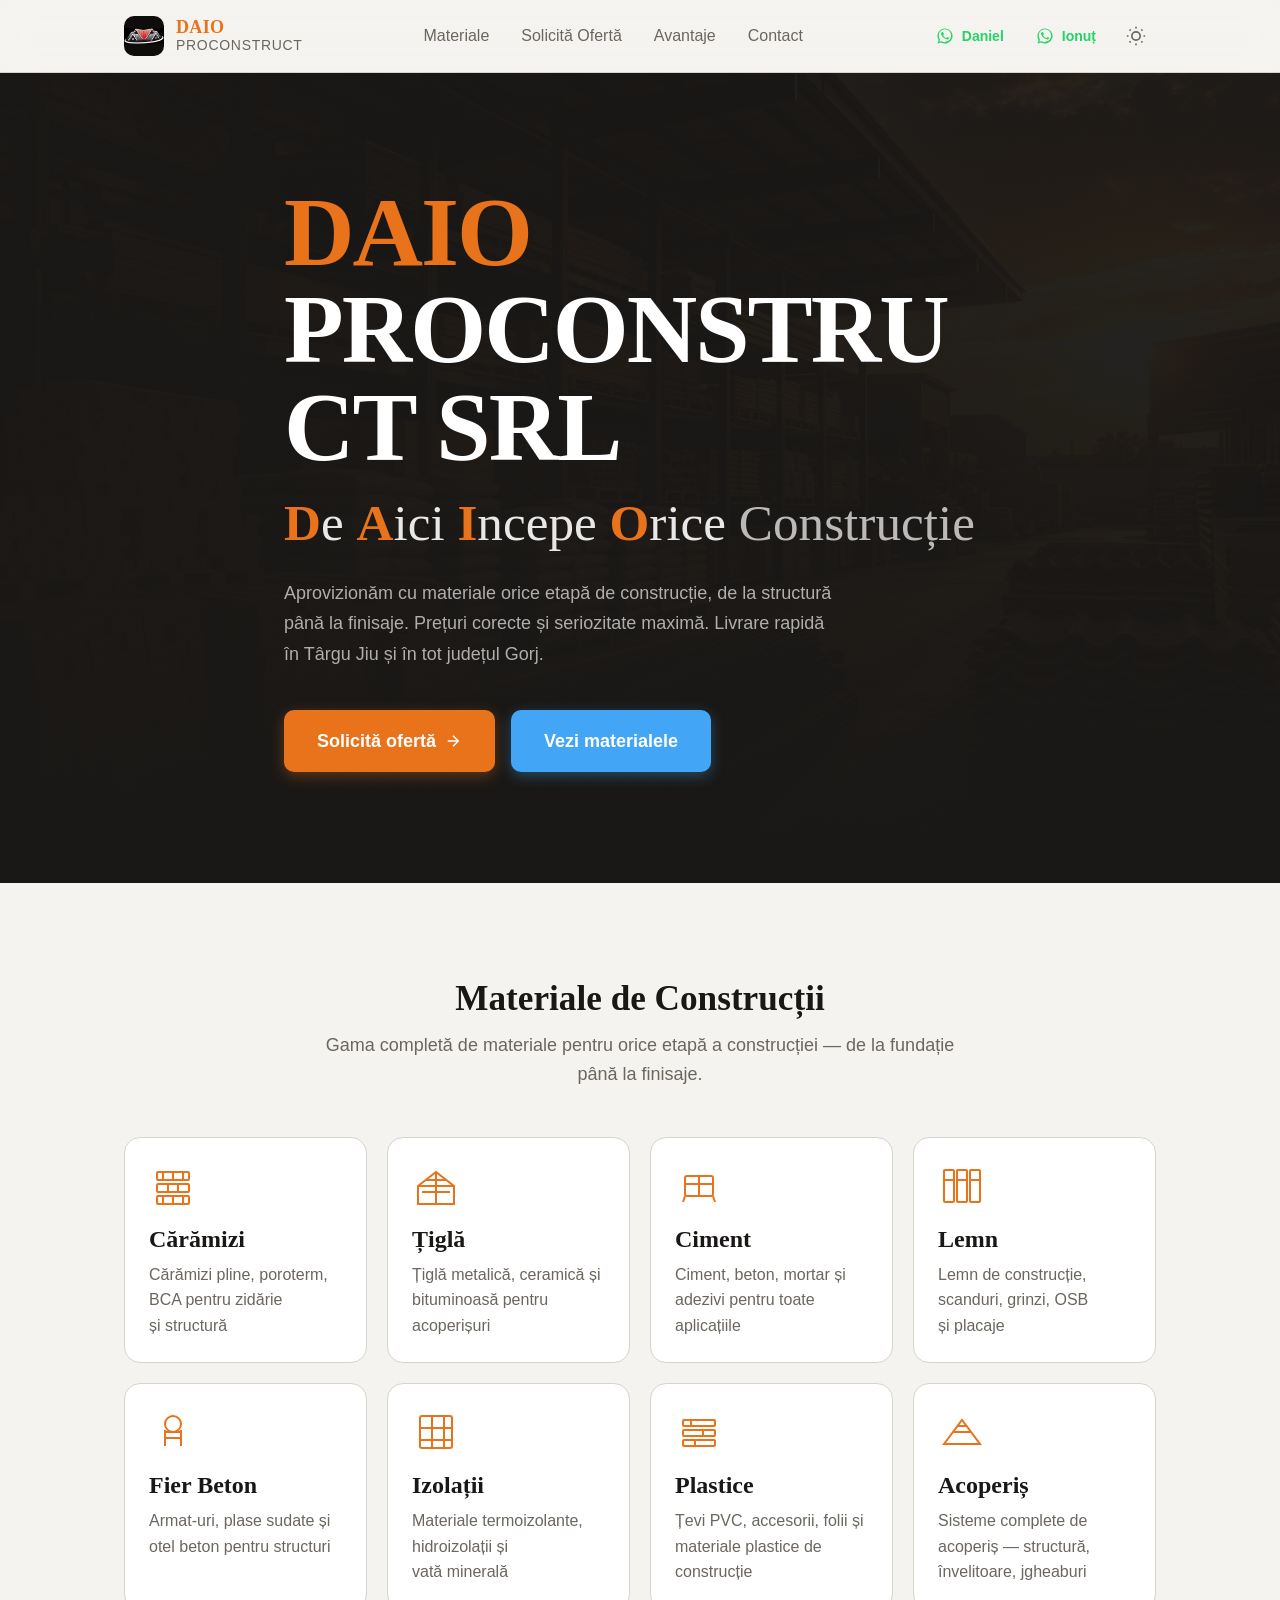
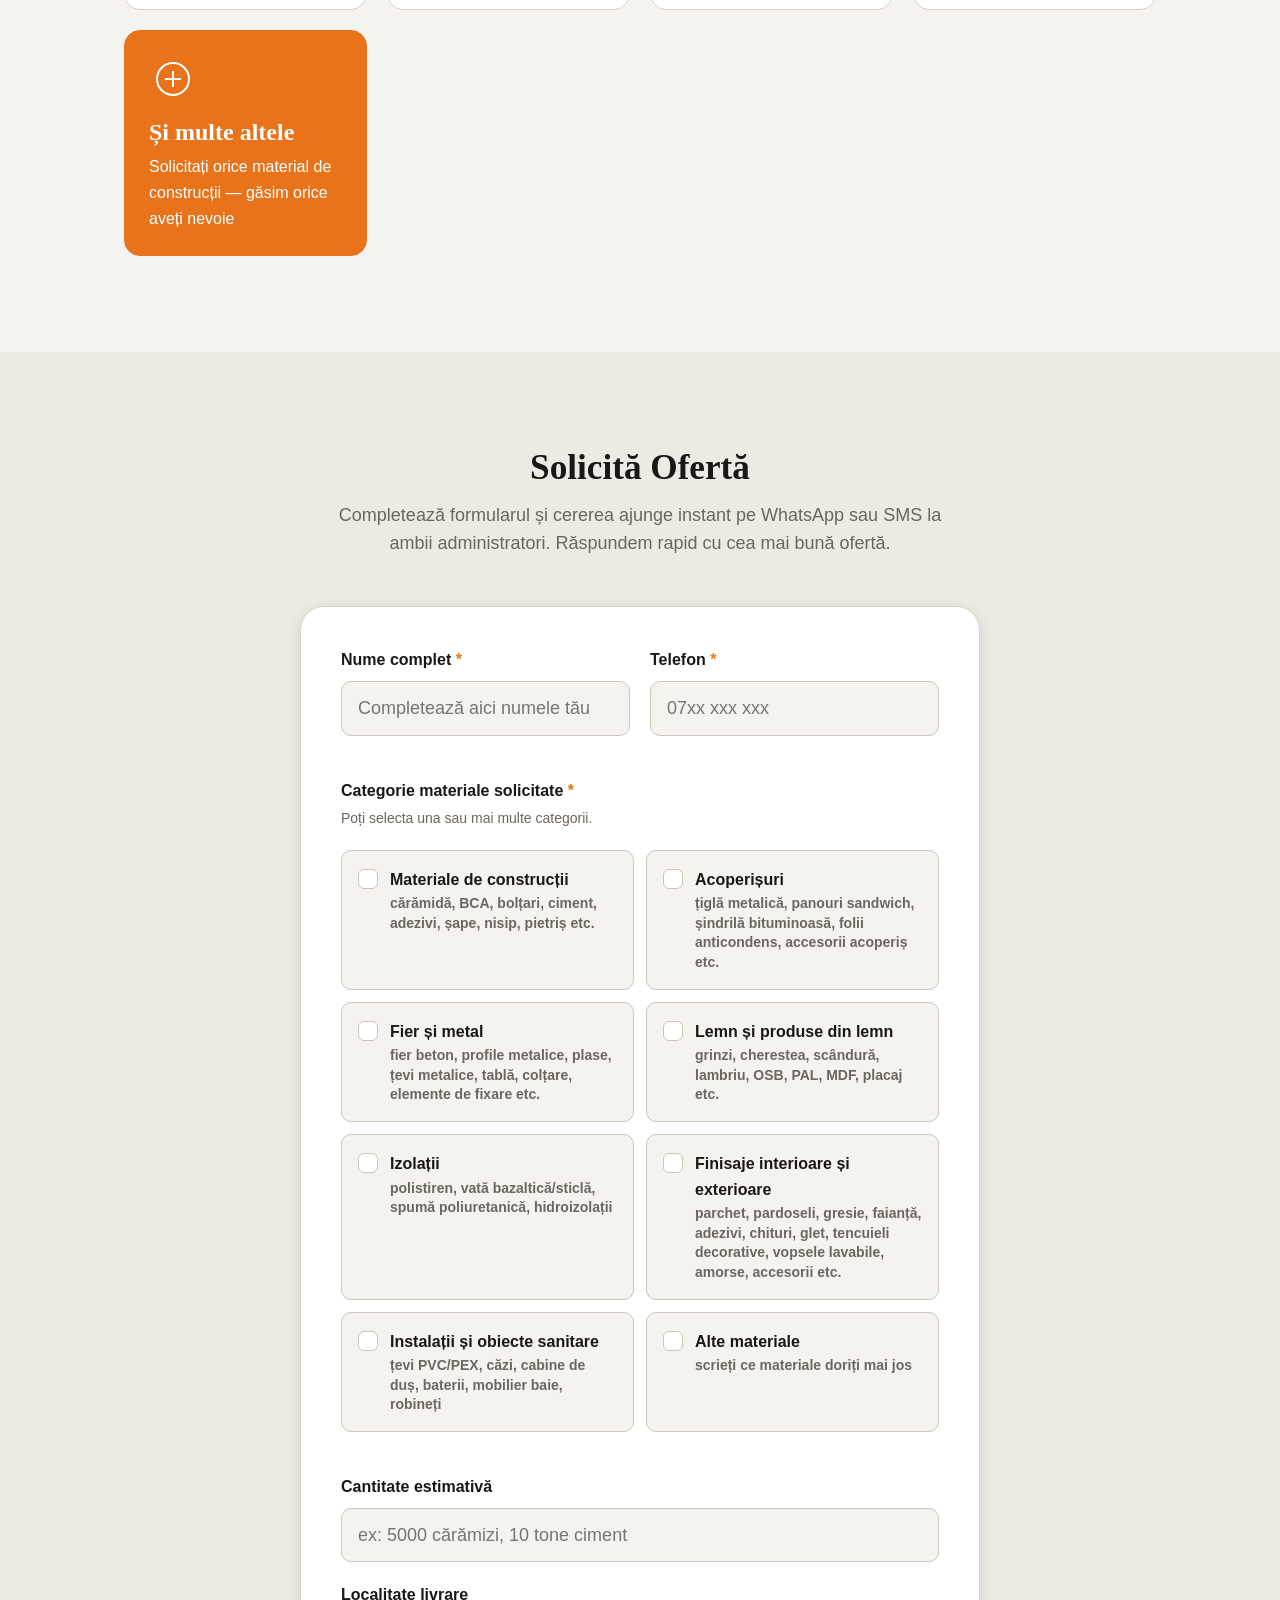
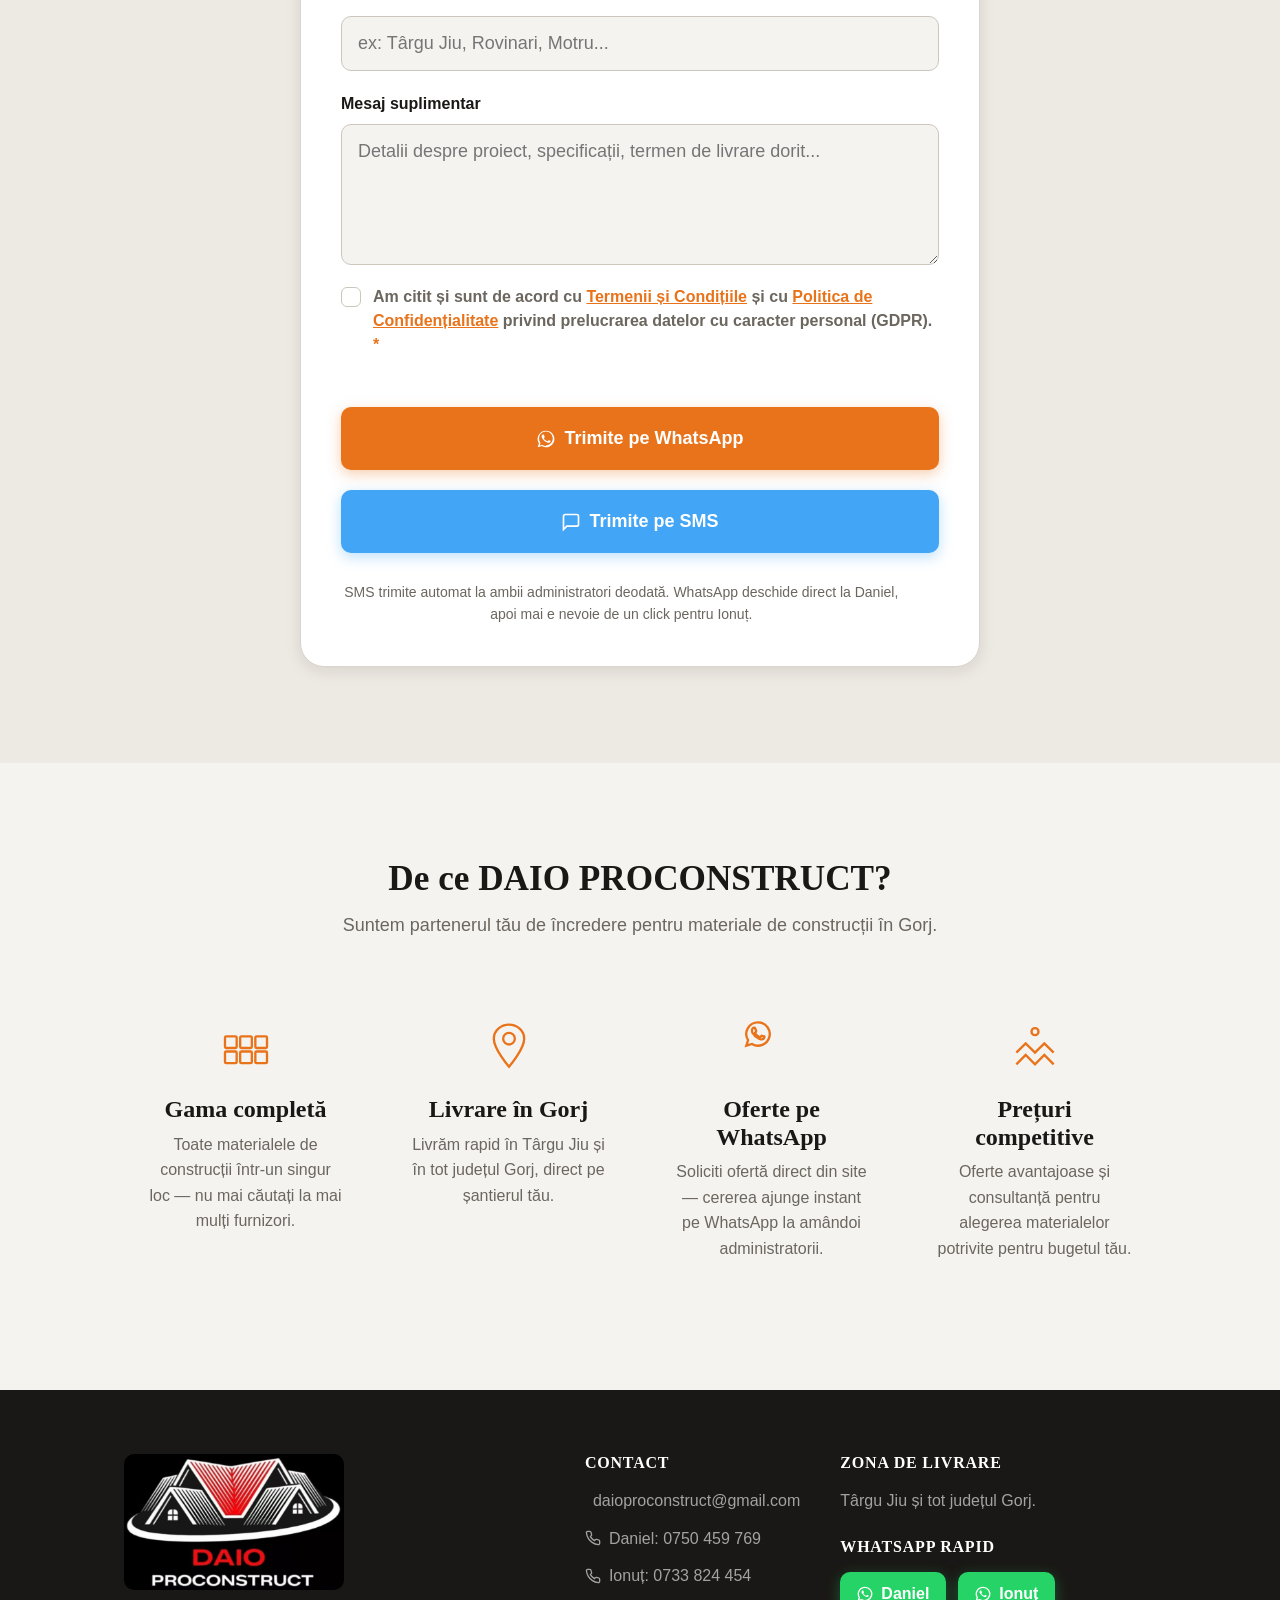
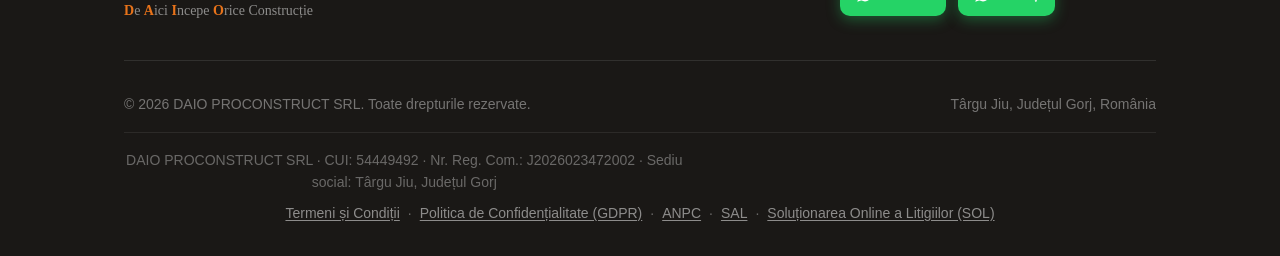
==== index.html @ fe471173 "Add files via upload" ====
<!DOCTYPE html>
<html lang="ro">
<head>
  <meta charset="UTF-8" />
  <meta name="viewport" content="width=device-width, initial-scale=1.0" />
  <meta name="description" content="DAIO PROCONSTRUCT SRL — De Aici Incepe Orice Constructie. Toate materialele de constructii in Targu Jiu si judetul Gorj. Solicita ofertă pe WhatsApp." />
  <meta property="og:title" content="DAIO PROCONSTRUCT SRL — Materiale de Constructii" />
  <meta property="og:description" content="De Aici Incepe Orice Constructie. Toate materialele de constructii in Targu Jiu si judetul Gorj." />
  <meta property="og:type" content="website" />
  <title>DAIO PROCONSTRUCT SRL — Materiale de Constructii Targu Jiu</title>
  <link rel="preconnect" href="https://api.fontshare.com" />
  <link href="https://api.fontshare.com/v2/css?f[]=clash-display@400,500,600,700&f[]=satoshi@300,400,500,700&display=swap" rel="stylesheet" />
  <link rel="stylesheet" href="style.css" />
  <link rel="icon" type="image/png" href="favicon.png" />
</head>
<body>
  <!-- Header -->
  <header class="header" id="header">
    <div class="container header__inner">
      <a href="#hero" class="logo" aria-label="DAIO PROCONSTRUCT — Acasă">
        <span class="logo__mark">
          <img src="logo-icon.png" alt="" width="40" height="40" />
        </span>
        <span class="logo__text">
          <span class="logo__daio">DAIO</span>
          <span class="logo__sub">PROCONSTRUCT</span>
        </span>
      </a>
      <nav class="nav" aria-label="Navigare principală">
        <a href="#materiale">Materiale</a>
        <a href="#oferta">Solicită Ofertă</a>
        <a href="#avantaje">Avantaje</a>
        <a href="#contact">Contact</a>
      </nav>
      <div class="header__actions">
        <a href="https://wa.me/40750459769" class="header__whatsapp" aria-label="WhatsApp Daniel" title="Daniel — 0750 459 769">
          <svg width="18" height="18" viewBox="0 0 24 24" fill="currentColor"><path d="M17.5 14.4c-.3-.1-1.7-.8-2-.9-.3-.1-.5-.1-.6.1-.2.3-.7.9-.8 1-.2.2-.3.2-.6.1-.3-.1-1.2-.5-2.3-1.4-.9-.8-1.4-1.7-1.6-2-.2-.3 0-.5.1-.6.1-.1.3-.3.4-.5.1-.2.2-.3.3-.5.1-.2 0-.4 0-.5-.1-.1-.6-1.5-.9-2-.2-.5-.4-.6-.6-.6h-.5c-.2 0-.5.1-.7.3-.2.3-.9.9-.9 2.2s.9 2.6 1.1 2.7c.1.2 1.9 2.9 4.6 4 .6.3 1.1.5 1.5.6.6.2 1.2.2 1.6.1.5-.1 1.5-.6 1.7-1.2.2-.6.2-1.1.2-1.2-.1-.1-.3-.2-.6-.3z"/><path d="M12 2a10 10 0 0 0-8.5 15.3L2 22l4.8-1.5A10 10 0 1 0 12 2zm0 18.3c-1.5 0-3-.4-4.3-1.2l-.3-.2-3 .9 1-2.9-.2-.3c-1-1.6-1.5-3.4-1.5-5.3 0-4.5 3.7-8.2 8.2-8.2s8.2 3.7 8.2 8.2-3.6 8.3-8.1 8.3z"/></svg>
          <span class="header__wa-label">Daniel</span>
        </a>
        <a href="https://wa.me/40733824454" class="header__whatsapp" aria-label="WhatsApp Ionuț" title="Ionuț — 0733 824 454">
          <svg width="18" height="18" viewBox="0 0 24 24" fill="currentColor"><path d="M17.5 14.4c-.3-.1-1.7-.8-2-.9-.3-.1-.5-.1-.6.1-.2.3-.7.9-.8 1-.2.2-.3.2-.6.1-.3-.1-1.2-.5-2.3-1.4-.9-.8-1.4-1.7-1.6-2-.2-.3 0-.5.1-.6.1-.1.3-.3.4-.5.1-.2.2-.3.3-.5.1-.2 0-.4 0-.5-.1-.1-.6-1.5-.9-2-.2-.5-.4-.6-.6-.6h-.5c-.2 0-.5.1-.7.3-.2.3-.9.9-.9 2.2s.9 2.6 1.1 2.7c.1.2 1.9 2.9 4.6 4 .6.3 1.1.5 1.5.6.6.2 1.2.2 1.6.1.5-.1 1.5-.6 1.7-1.2.2-.6.2-1.1.2-1.2-.1-.1-.3-.2-.6-.3z"/><path d="M12 2a10 10 0 0 0-8.5 15.3L2 22l4.8-1.5A10 10 0 1 0 12 2zm0 18.3c-1.5 0-3-.4-4.3-1.2l-.3-.2-3 .9 1-2.9-.2-.3c-1-1.6-1.5-3.4-1.5-5.3 0-4.5 3.7-8.2 8.2-8.2s8.2 3.7 8.2 8.2-3.6 8.3-8.1 8.3z"/></svg>
          <span class="header__wa-label">Ionuț</span>
        </a>
        <button class="theme-toggle" data-theme-toggle aria-label="Schimbă tema">
          <svg width="20" height="20" viewBox="0 0 24 24" fill="none" stroke="currentColor" stroke-width="2"><circle cx="12" cy="12" r="5"/><path d="M12 1v2M12 21v2M4.22 4.22l1.42 1.42M18.36 18.36l1.42 1.42M1 12h2M21 12h2M4.22 19.78l1.42-1.42M18.36 5.64l1.42-1.42"/></svg>
        </button>
        <button class="nav-toggle" id="navToggle" aria-label="Meniu" aria-expanded="false">
          <span></span><span></span><span></span>
        </button>
      </div>
    </div>
  </header>

  <!-- Hero -->
  <section class="hero" id="hero">
    <div class="hero__bg"></div>
    <div class="hero__overlay"></div>
    <div class="container hero__content">
      <h1 class="hero__title">
        <span class="hero__highlight">DAIO</span> PROCONSTRUCT SRL
      </h1>
      <p class="hero__slogan">
        <span class="acronym"><span class="acronym__letter">D</span>e</span>
        <span class="acronym"><span class="acronym__letter">A</span>ici</span>
        <span class="acronym"><span class="acronym__letter">I</span>ncepe</span>
        <span class="acronym"><span class="acronym__letter">O</span>rice</span>
        <span class="hero__slogan-last">Construcție</span>
      </p>
      <p class="hero__subtitle">
        Aprovizionăm cu materiale orice etapă de construcție, de la structură până la finisaje.
        Prețuri corecte și seriozitate maximă. Livrare rapidă în Târgu Jiu și în tot județul Gorj.
      </p>
      <div class="hero__cta">
        <a href="#oferta" class="btn btn--primary btn--lg">
          Solicită ofertă
          <svg width="18" height="18" viewBox="0 0 24 24" fill="none" stroke="currentColor" stroke-width="2"><path d="M5 12h14M12 5l7 7-7 7"/></svg>
        </a>
        <a href="#materiale" class="btn btn--secondary btn--lg">Vezi materialele</a>
      </div>
    </div>
  </section>

  <!-- Materials -->
  <section class="section" id="materiale">
    <div class="container">
      <div class="section__head">
        <h2 class="section__title">Materiale de Construcții</h2>
        <p class="section__desc">Gama completă de materiale pentru orice etapă a construcției — de la fundație până la finisaje.</p>
      </div>
      <div class="materials-grid">
        <div class="material-card">
          <div class="material-card__icon">
            <svg viewBox="0 0 48 48" fill="none" stroke="currentColor" stroke-width="2"><rect x="8" y="10" width="32" height="8" rx="1"/><rect x="8" y="22" width="32" height="8" rx="1"/><rect x="8" y="34" width="32" height="8" rx="1"/><line x1="14" y1="10" x2="14" y2="18"/><line x1="24" y1="10" x2="24" y2="18"/><line x1="34" y1="10" x2="34" y2="18"/><line x1="19" y1="22" x2="19" y2="30"/><line x1="29" y1="22" x2="29" y2="30"/><line x1="14" y1="34" x2="14" y2="42"/><line x1="24" y1="34" x2="24" y2="42"/><line x1="34" y1="34" x2="34" y2="42"/></svg>
          </div>
          <h3>Cărămizi</h3>
          <p>Cărămizi pline, poroterm, BCA pentru zidărie și structură</p>
        </div>
        <div class="material-card">
          <div class="material-card__icon">
            <svg viewBox="0 0 48 48" fill="none" stroke="currentColor" stroke-width="2"><path d="M6 24l18-14 18 14v18H6z"/><line x1="6" y1="24" x2="42" y2="24"/><line x1="14" y1="18" x2="34" y2="18"/><line x1="10" y1="30" x2="38" y2="30"/><line x1="24" y1="10" x2="24" y2="42"/></svg>
          </div>
          <h3>Țiglă</h3>
          <p>Țiglă metalică, ceramică și bituminoasă pentru acoperișuri</p>
        </div>
        <div class="material-card">
          <div class="material-card__icon">
            <svg viewBox="0 0 48 48" fill="none" stroke="currentColor" stroke-width="2"><rect x="10" y="14" width="28" height="20" rx="2"/><line x1="10" y1="22" x2="38" y2="22"/><line x1="24" y1="14" x2="24" y2="34"/><path d="M10 34l-2 6M38 34l2 6"/></svg>
          </div>
          <h3>Ciment</h3>
          <p>Ciment, beton, mortar și adezivi pentru toate aplicațiile</p>
        </div>
        <div class="material-card">
          <div class="material-card__icon">
            <svg viewBox="0 0 48 48" fill="none" stroke="currentColor" stroke-width="2"><rect x="6" y="8" width="10" height="32" rx="1"/><rect x="19" y="8" width="10" height="32" rx="1"/><rect x="32" y="8" width="10" height="32" rx="1"/><line x1="6" y1="18" x2="16" y2="18"/><line x1="19" y1="18" x2="29" y2="18"/><line x1="32" y1="18" x2="42" y2="18"/></svg>
          </div>
          <h3>Lemn</h3>
          <p>Lemn de construcție, scanduri, grinzi, OSB și placaje</p>
        </div>
        <div class="material-card">
          <div class="material-card__icon">
            <svg viewBox="0 0 48 48" fill="none" stroke="currentColor" stroke-width="2"><circle cx="24" cy="16" r="8"/><path d="M16 22c0 8 0 16 0 16M32 22c0 8 0 16 0 16"/><line x1="16" y1="24" x2="32" y2="24"/><line x1="16" y1="30" x2="32" y2="30"/></svg>
          </div>
          <h3>Fier Beton</h3>
          <p>Armat-uri, plase sudate și otel beton pentru structuri</p>
        </div>
        <div class="material-card">
          <div class="material-card__icon">
            <svg viewBox="0 0 48 48" fill="none" stroke="currentColor" stroke-width="2"><rect x="8" y="8" width="32" height="32" rx="2"/><line x1="8" y1="20" x2="40" y2="20"/><line x1="20" y1="8" x2="20" y2="40"/><line x1="8" y1="32" x2="40" y2="32"/><line x1="32" y1="8" x2="32" y2="40"/></svg>
          </div>
          <h3>Izolații</h3>
          <p>Materiale termoizolante, hidroizolații și vată minerală</p>
        </div>
        <div class="material-card">
          <div class="material-card__icon">
            <svg viewBox="0 0 48 48" fill="none" stroke="currentColor" stroke-width="2"><rect x="8" y="12" width="32" height="6" rx="1"/><rect x="8" y="22" width="32" height="6" rx="1"/><rect x="8" y="32" width="32" height="6" rx="1"/><line x1="16" y1="12" x2="16" y2="18"/><line x1="28" y1="22" x2="28" y2="28"/><line x1="20" y1="32" x2="20" y2="38"/></svg>
          </div>
          <h3>Plastice</h3>
          <p>Țevi PVC, accesorii, folii și materiale plastice de construcție</p>
        </div>
        <div class="material-card">
          <div class="material-card__icon">
            <svg viewBox="0 0 48 48" fill="none" stroke="currentColor" stroke-width="2"><path d="M6 36L24 12L42 36Z"/><line x1="6" y1="36" x2="42" y2="36"/><line x1="15" y1="24" x2="33" y2="24"/><line x1="20" y1="18" x2="28" y2="18"/></svg>
          </div>
          <h3>Acoperiș</h3>
          <p>Sisteme complete de acoperiș — structură, învelitoare, jgheaburi</p>
        </div>
        <div class="material-card material-card--cta">
          <div class="material-card__icon">
            <svg viewBox="0 0 48 48" fill="none" stroke="currentColor" stroke-width="2"><circle cx="24" cy="24" r="16"/><path d="M24 16v16M16 24h16"/></svg>
          </div>
          <h3>Și multe altele</h3>
          <p>Solicitați orice material de construcții — găsim orice aveți nevoie</p>
        </div>
      </div>
    </div>
  </section>

  <!-- Quote Form -->
  <section class="section section--form" id="oferta">
    <div class="container">
      <div class="section__head">
        <h2 class="section__title">Solicită Ofertă</h2>
        <p class="section__desc">Completează formularul și cererea ajunge instant pe WhatsApp sau SMS la ambii administratori. Răspundem rapid cu cea mai bună ofertă.</p>
      </div>
      <div class="form-wrapper">
        <form id="quoteForm" class="quote-form" novalidate>
          <div class="form-row">
            <div class="form-field">
              <label for="name">Nume complet <span class="req">*</span></label>
              <input type="text" id="name" name="name" required placeholder="Completează aici numele tău" />
              <span class="error" data-error="name"></span>
            </div>
            <div class="form-field">
              <label for="phone">Telefon <span class="req">*</span></label>
              <input type="tel" id="phone" name="phone" required placeholder="07xx xxx xxx" />
              <span class="error" data-error="phone"></span>
            </div>
          </div>
          <fieldset class="form-field form-field--categories">
            <legend>Categorie materiale solicitate <span class="req">*</span></legend>
            <p class="category-hint">Poți selecta una sau mai multe categorii.</p>
            <div class="category-grid" id="categoryGrid">
              <label class="category-option">
                <input type="checkbox" name="category" value="Materiale de construcții" />
                <span class="category-option__box" aria-hidden="true"></span>
                <span class="category-option__text">
                  <strong>Materiale de construcții</strong>
                  <small>cărămidă, BCA, bolțari, ciment, adezivi, șape, nisip, pietriș etc.</small>
                </span>
              </label>
              <label class="category-option">
                <input type="checkbox" name="category" value="Acoperișuri" />
                <span class="category-option__box" aria-hidden="true"></span>
                <span class="category-option__text">
                  <strong>Acoperișuri</strong>
                  <small>țiglă metalică, panouri sandwich, șindrilă bituminoasă, folii anticondens, accesorii acoperiș etc.</small>
                </span>
              </label>
              <label class="category-option">
                <input type="checkbox" name="category" value="Fier și metal" />
                <span class="category-option__box" aria-hidden="true"></span>
                <span class="category-option__text">
                  <strong>Fier și metal</strong>
                  <small>fier beton, profile metalice, plase, țevi metalice, tablă, colțare, elemente de fixare etc.</small>
                </span>
              </label>
              <label class="category-option">
                <input type="checkbox" name="category" value="Lemn și produse din lemn" />
                <span class="category-option__box" aria-hidden="true"></span>
                <span class="category-option__text">
                  <strong>Lemn și produse din lemn</strong>
                  <small>grinzi, cherestea, scândură, lambriu, OSB, PAL, MDF, placaj etc.</small>
                </span>
              </label>
              <label class="category-option">
                <input type="checkbox" name="category" value="Izolații" />
                <span class="category-option__box" aria-hidden="true"></span>
                <span class="category-option__text">
                  <strong>Izolații</strong>
                  <small>polistiren, vată bazaltică/sticlă, spumă poliuretanică, hidroizolații</small>
                </span>
              </label>
              <label class="category-option">
                <input type="checkbox" name="category" value="Finisaje interioare și exterioare" />
                <span class="category-option__box" aria-hidden="true"></span>
                <span class="category-option__text">
                  <strong>Finisaje interioare și exterioare</strong>
                  <small>parchet, pardoseli, gresie, faianță, adezivi, chituri, glet, tencuieli decorative, vopsele lavabile, amorse, accesorii etc.</small>
                </span>
              </label>
              <label class="category-option">
                <input type="checkbox" name="category" value="Instalații și obiecte sanitare" />
                <span class="category-option__box" aria-hidden="true"></span>
                <span class="category-option__text">
                  <strong>Instalații și obiecte sanitare</strong>
                  <small>țevi PVC/PEX, căzi, cabine de duș, baterii, mobilier baie, robineți</small>
                </span>
              </label>
              <label class="category-option category-option--other">
                <input type="checkbox" name="category" value="Alte materiale" id="categoryOther" />
                <span class="category-option__box" aria-hidden="true"></span>
                <span class="category-option__text">
                  <strong>Alte materiale</strong>
                  <small>scrieți ce materiale doriți mai jos</small>
                </span>
              </label>
            </div>
            <textarea id="otherMaterialText" class="category-other-input" rows="2" placeholder="Ex: silicon, spumă de etanșare, burghie..." hidden></textarea>
            <span class="error" data-error="category"></span>
          </fieldset>
          <div class="form-field">
            <label for="quantity">Cantitate estimativă</label>
            <input type="text" id="quantity" name="quantity" placeholder="ex: 5000 cărămizi, 10 tone ciment" />
          </div>
          <div class="form-field">
            <label for="location">Localitate livrare</label>
            <input type="text" id="location" name="location" placeholder="ex: Târgu Jiu, Rovinari, Motru..." />
          </div>
          <div class="form-field">
            <label for="message">Mesaj suplimentar</label>
            <textarea id="message" name="message" rows="4" placeholder="Detalii despre proiect, specificații, termen de livrare dorit..."></textarea>
          </div>
          <div class="form-field form-field--consent">
            <label class="consent-check">
              <input type="checkbox" id="consent" name="consent" required />
              <span class="consent-check__box" aria-hidden="true"></span>
              <span class="consent-check__text">
                Am citit și sunt de acord cu <a href="termeni-si-conditii.html" target="_blank" rel="noopener">Termenii și Condițiile</a> și cu <a href="politica-de-confidentialitate.html" target="_blank" rel="noopener">Politica de Confidențialitate</a> privind prelucrarea datelor cu caracter personal (GDPR). <span class="req">*</span>
              </span>
            </label>
            <span class="error" data-error="consent"></span>
          </div>
          <button type="submit" class="btn btn--primary btn--lg btn--full">
            <svg width="20" height="20" viewBox="0 0 24 24" fill="currentColor"><path d="M17.5 14.4c-.3-.1-1.7-.8-2-.9-.3-.1-.5-.1-.6.1-.2.3-.7.9-.8 1-.2.2-.3.2-.6.1-.3-.1-1.2-.5-2.3-1.4-.9-.8-1.4-1.7-1.6-2-.2-.3 0-.5.1-.6.1-.1.3-.3.4-.5.1-.2.2-.3.3-.5.1-.2 0-.4 0-.5-.1-.1-.6-1.5-.9-2-.2-.5-.4-.6-.6-.6h-.5c-.2 0-.5.1-.7.3-.2.3-.9.9-.9 2.2s.9 2.6 1.1 2.7c.1.2 1.9 2.9 4.6 4 .6.3 1.1.5 1.5.6.6.2 1.2.2 1.6.1.5-.1 1.5-.6 1.7-1.2.2-.6.2-1.1.2-1.2-.1-.1-.3-.2-.6-.3z"/><path d="M12 2a10 10 0 0 0-8.5 15.3L2 22l4.8-1.5A10 10 0 1 0 12 2zm0 18.3c-1.5 0-3-.4-4.3-1.2l-.3-.2-3 .9 1-2.9-.2-.3c-1-1.6-1.5-3.4-1.5-5.3 0-4.5 3.7-8.2 8.2-8.2s8.2 3.7 8.2 8.2-3.6 8.3-8.1 8.3z"/></svg>
            Trimite pe WhatsApp
          </button>
          <button type="button" id="submitSms" class="btn btn--secondary btn--lg btn--full">
            <svg width="20" height="20" viewBox="0 0 24 24" fill="none" stroke="currentColor" stroke-width="2"><path d="M21 15a2 2 0 0 1-2 2H7l-4 4V5a2 2 0 0 1 2-2h14a2 2 0 0 1 2 2z"/></svg>
            Trimite pe SMS
          </button>
          <p class="form-note">SMS trimite automat la ambii administratori deodată. WhatsApp deschide direct la Daniel, apoi mai e nevoie de un click pentru Ionuț.</p>
        </form>
      </div>
    </div>
  </section>

  <!-- Why Choose Us -->
  <section class="section" id="avantaje">
    <div class="container">
      <div class="section__head">
        <h2 class="section__title">De ce DAIO PROCONSTRUCT?</h2>
        <p class="section__desc">Suntem partenerul tău de încredere pentru materiale de construcții în Gorj.</p>
      </div>
      <div class="features-grid">
        <div class="feature-card">
          <div class="feature-card__icon">
            <svg viewBox="0 0 48 48" fill="none" stroke="currentColor" stroke-width="2"><rect x="6" y="14" width="10" height="10" rx="1"/><rect x="19" y="14" width="10" height="10" rx="1"/><rect x="32" y="14" width="10" height="10" rx="1"/><rect x="6" y="27" width="10" height="10" rx="1"/><rect x="19" y="27" width="10" height="10" rx="1"/><rect x="32" y="27" width="10" height="10" rx="1"/></svg>
          </div>
          <h3>Gama completă</h3>
          <p>Toate materialele de construcții într-un singur loc — nu mai căutați la mai mulți furnizori.</p>
        </div>
        <div class="feature-card">
          <div class="feature-card__icon">
            <svg viewBox="0 0 48 48" fill="none" stroke="currentColor" stroke-width="2"><path d="M24 4c-7 0-13 5-13 12 0 9 13 24 13 24s13-15 13-24c0-7-6-12-13-12z"/><circle cx="24" cy="16" r="5"/></svg>
          </div>
          <h3>Livrare în Gorj</h3>
          <p>Livrăm rapid în Târgu Jiu și în tot județul Gorj, direct pe șantierul tău.</p>
        </div>
        <div class="feature-card">
          <div class="feature-card__icon">
            <svg viewBox="0 0 48 48" fill="none" stroke="currentColor" stroke-width="2"><path d="M17.5 14.4c-.3-.1-1.7-.8-2-.9-.3-.1-.5-.1-.6.1-.2.3-.7.9-.8 1-.2.2-.3.2-.6.1-.3-.1-1.2-.5-2.3-1.4-.9-.8-1.4-1.7-1.6-2-.2-.3 0-.5.1-.6.1-.1.3-.3.4-.5.1-.2.2-.3.3-.5.1-.2 0-.4 0-.5-.1-.1-.6-1.5-.9-2-.2-.5-.4-.6-.6-.6h-.5c-.2 0-.5.1-.7.3-.2.3-.9.9-.9 2.2s.9 2.6 1.1 2.7c.1.2 1.9 2.9 4.6 4 .6.3 1.1.5 1.5.6.6.2 1.2.2 1.6.1.5-.1 1.5-.6 1.7-1.2.2-.6.2-1.1.2-1.2-.1-.1-.3-.2-.6-.3z"/><path d="M12 2a10 10 0 0 0-8.5 15.3L2 22l4.8-1.5A10 10 0 1 0 12 2z"/></svg>
          </div>
          <h3>Oferte pe WhatsApp</h3>
          <p>Soliciti ofertă direct din site — cererea ajunge instant pe WhatsApp la amândoi administratorii.</p>
        </div>
        <div class="feature-card">
          <div class="feature-card__icon">
            <svg viewBox="0 0 48 48" fill="none" stroke="currentColor" stroke-width="2"><path d="M8 28l8-8 8 8 8-8 8 8"/><path d="M8 38l8-8 8 8 8-8 8 8"/><circle cx="24" cy="10" r="3"/></svg>
          </div>
          <h3>Prețuri competitive</h3>
          <p>Oferte avantajoase și consultanță pentru alegerea materialelor potrivite pentru bugetul tău.</p>
        </div>
      </div>
    </div>
  </section>

  <!-- Contact / Footer -->
  <footer class="footer" id="contact">
    <div class="container">
      <div class="footer__grid">
        <div class="footer__col footer__col--brand">
          <img src="logo-full.png" alt="DAIO PROCONSTRUCT SRL" class="footer__logo-img" />
          <p class="footer__slogan"><span class="acronym"><span class="acronym__letter">D</span>e</span> <span class="acronym"><span class="acronym__letter">A</span>ici</span> <span class="acronym"><span class="acronym__letter">I</span>ncepe</span> <span class="acronym"><span class="acronym__letter">O</span>rice</span> Construcție</p>
        </div>
        <div class="footer__col">
          <h4>Contact</h4>
          <a href="mailto:daioproconstruct@gmail.com" class="footer__link">
            <svg width="16" height="16" viewBox="0 0 24 24" fill="none" stroke="currentColor" stroke-width="2"><rect x="2" y="4" width="20" height="16" rx="2"/><path d="M2 7l10 7 10-7"/></svg>
            daioproconstruct@gmail.com
          </a>
          <a href="tel:+40750459769" class="footer__link">
            <svg width="16" height="16" viewBox="0 0 24 24" fill="none" stroke="currentColor" stroke-width="2"><path d="M22 16.92v3a2 2 0 0 1-2.18 2 19.79 19.79 0 0 1-8.63-3.07 19.5 19.5 0 0 1-6-6 19.79 19.79 0 0 1-3.07-8.67A2 2 0 0 1 4.11 2h3a2 2 0 0 1 2 1.72c.13.96.36 1.9.7 2.81a2 2 0 0 1-.45 2.11L8.09 9.91a16 16 0 0 0 6 6l1.27-1.27a2 2 0 0 1 2.11-.45c.91.34 1.85.57 2.81.7A2 2 0 0 1 22 16.92z"/></svg>
            Daniel: 0750 459 769
          </a>
          <a href="tel:+40733824454" class="footer__link">
            <svg width="16" height="16" viewBox="0 0 24 24" fill="none" stroke="currentColor" stroke-width="2"><path d="M22 16.92v3a2 2 0 0 1-2.18 2 19.79 19.79 0 0 1-8.63-3.07 19.5 19.5 0 0 1-6-6 19.79 19.79 0 0 1-3.07-8.67A2 2 0 0 1 4.11 2h3a2 2 0 0 1 2 1.72c.13.96.36 1.9.7 2.81a2 2 0 0 1-.45 2.11L8.09 9.91a16 16 0 0 0 6 6l1.27-1.27a2 2 0 0 1 2.11-.45c.91.34 1.85.57 2.81.7A2 2 0 0 1 22 16.92z"/></svg>
            Ionuț: 0733 824 454
          </a>
        </div>
        <div class="footer__col">
          <h4>Zona de livrare</h4>
          <p class="footer__text">Târgu Jiu și tot județul Gorj.</p>
          <h4 class="footer__sub">WhatsApp rapid</h4>
          <div class="footer__whatsapp">
            <a href="https://wa.me/40750459769" class="btn btn--whatsapp btn--sm">
              <svg width="16" height="16" viewBox="0 0 24 24" fill="currentColor"><path d="M12 2a10 10 0 0 0-8.5 15.3L2 22l4.8-1.5A10 10 0 1 0 12 2z" fill="none" stroke="currentColor" stroke-width="2"/><path d="M17.5 14.4c-.3-.1-1.7-.8-2-.9-.3-.1-.5-.1-.6.1-.2.3-.7.9-.8 1-.2.2-.3.2-.6.1-.3-.1-1.2-.5-2.3-1.4-.9-.8-1.4-1.7-1.6-2-.2-.3 0-.5.1-.6.1-.1.3-.3.4-.5.1-.2.2-.3.3-.5.1-.2 0-.4 0-.5-.1-.1-.6-1.5-.9-2-.2-.5-.4-.6-.6-.6h-.5c-.2 0-.5.1-.7.3-.2.3-.9.9-.9 2.2s.9 2.6 1.1 2.7c.1.2 1.9 2.9 4.6 4 .6.3 1.1.5 1.5.6.6.2 1.2.2 1.6.1.5-.1 1.5-.6 1.7-1.2.2-.6.2-1.1.2-1.2-.1-.1-.3-.2-.6-.3z"/></svg>
              Daniel
            </a>
            <a href="https://wa.me/40733824454" class="btn btn--whatsapp btn--sm">
              <svg width="16" height="16" viewBox="0 0 24 24" fill="currentColor"><path d="M12 2a10 10 0 0 0-8.5 15.3L2 22l4.8-1.5A10 10 0 1 0 12 2z" fill="none" stroke="currentColor" stroke-width="2"/><path d="M17.5 14.4c-.3-.1-1.7-.8-2-.9-.3-.1-.5-.1-.6.1-.2.3-.7.9-.8 1-.2.2-.3.2-.6.1-.3-.1-1.2-.5-2.3-1.4-.9-.8-1.4-1.7-1.6-2-.2-.3 0-.5.1-.6.1-.1.3-.3.4-.5.1-.2.2-.3.3-.5.1-.2 0-.4 0-.5-.1-.1-.6-1.5-.9-2-.2-.5-.4-.6-.6-.6h-.5c-.2 0-.5.1-.7.3-.2.3-.9.9-.9 2.2s.9 2.6 1.1 2.7c.1.2 1.9 2.9 4.6 4 .6.3 1.1.5 1.5.6.6.2 1.2.2 1.6.1.5-.1 1.5-.6 1.7-1.2.2-.6.2-1.1.2-1.2-.1-.1-.3-.2-.6-.3z"/></svg>
              Ionuț
            </a>
          </div>
        </div>
      </div>
      <div class="footer__bottom">
        <p>&copy; 2026 DAIO PROCONSTRUCT SRL. Toate drepturile rezervate.</p>
        <p>Târgu Jiu, Județul Gorj, România</p>
      </div>
      <div class="footer__legal">
        <p class="footer__legal-id">
          DAIO PROCONSTRUCT SRL &middot; CUI: 54449492 &middot; Nr. Reg. Com.: J2026023472002 &middot; Sediu social: Târgu Jiu, Județul Gorj
        </p>
        <nav class="footer__legal-links" aria-label="Informații legale">
          <a href="termeni-si-conditii.html">Termeni și Condiții</a>
          <span aria-hidden="true">·</span>
          <a href="politica-de-confidentialitate.html">Politica de Confidențialitate (GDPR)</a>
          <span aria-hidden="true">·</span>
          <a href="https://anpc.ro" target="_blank" rel="noopener">ANPC</a>
          <span aria-hidden="true">·</span>
          <a href="https://anpc.ro/ce-este-sal/" target="_blank" rel="noopener">SAL</a>
          <span aria-hidden="true">·</span>
          <a href="https://ec.europa.eu/consumers/odr" target="_blank" rel="noopener">Soluționarea Online a Litigiilor (SOL)</a>
        </nav>
      </div>
    </div>
  </footer>

  <!-- WhatsApp Success Modal -->
  <div class="modal" id="whatsappModal" role="dialog" aria-modal="true" aria-labelledby="modalTitle" hidden>
    <div class="modal__backdrop" data-close-modal></div>
    <div class="modal__content">
      <button class="modal__close" data-close-modal aria-label="Închide">
        <svg width="24" height="24" viewBox="0 0 24 24" fill="none" stroke="currentColor" stroke-width="2"><line x1="18" y1="6" x2="6" y2="18"/><line x1="6" y1="6" x2="18" y2="18"/></svg>
      </button>
      <div class="modal__icon">
        <svg width="56" height="56" viewBox="0 0 24 24" fill="currentColor"><path d="M12 2a10 10 0 0 0-8.5 15.3L2 22l4.8-1.5A10 10 0 1 0 12 2zm5.5 12.4c-.3-.1-1.7-.8-2-.9-.3-.1-.5-.1-.6.1-.2.3-.7.9-.8 1-.2.2-.3.2-.6.1-.3-.1-1.2-.5-2.3-1.4-.9-.8-1.4-1.7-1.6-2-.2-.3 0-.5.1-.6.1-.1.3-.3.4-.5.1-.2.2-.3.3-.5.1-.2 0-.4 0-.5-.1-.1-.6-1.5-.9-2-.2-.5-.4-.6-.6-.6h-.5c-.2 0-.5.1-.7.3-.2.3-.9.9-.9 2.2s.9 2.6 1.1 2.7c.1.2 1.9 2.9 4.6 4 .6.3 1.1.5 1.5.6.6.2 1.2.2 1.6.1.5-.1 1.5-.6 1.7-1.2.2-.6.2-1.1.2-1.2-.1-.1-.3-.2-.6-.3z"/></svg>
      </div>
      <h3 id="modalTitle" class="modal__title">Cererea a fost pregătită!</h3>
      <p class="modal__text">Apasă pe butoanele de mai jos pentru a trimite cererea pe WhatsApp către ambii administratori. Fiecare poate răspunde direct pe WhatsApp.</p>
      <div class="modal__buttons">
        <a href="#" id="waDaniel" class="btn btn--whatsapp btn--lg" target="_blank" rel="noopener">
          <svg width="20" height="20" viewBox="0 0 24 24" fill="currentColor"><path d="M17.5 14.4c-.3-.1-1.7-.8-2-.9-.3-.1-.5-.1-.6.1-.2.3-.7.9-.8 1-.2.2-.3.2-.6.1-.3-.1-1.2-.5-2.3-1.4-.9-.8-1.4-1.7-1.6-2-.2-.3 0-.5.1-.6.1-.1.3-.3.4-.5.1-.2.2-.3.3-.5.1-.2 0-.4 0-.5-.1-.1-.6-1.5-.9-2-.2-.5-.4-.6-.6-.6h-.5c-.2 0-.5.1-.7.3-.2.3-.9.9-.9 2.2s.9 2.6 1.1 2.7c.1.2 1.9 2.9 4.6 4 .6.3 1.1.5 1.5.6.6.2 1.2.2 1.6.1.5-.1 1.5-.6 1.7-1.2.2-.6.2-1.1.2-1.2-.1-.1-.3-.2-.6-.3z"/><path d="M12 2a10 10 0 0 0-8.5 15.3L2 22l4.8-1.5A10 10 0 1 0 12 2z"/></svg>
          Trimite către Daniel
        </a>
        <a href="#" id="waIonut" class="btn btn--whatsapp btn--lg" target="_blank" rel="noopener">
          <svg width="20" height="20" viewBox="0 0 24 24" fill="currentColor"><path d="M17.5 14.4c-.3-.1-1.7-.8-2-.9-.3-.1-.5-.1-.6.1-.2.3-.7.9-.8 1-.2.2-.3.2-.6.1-.3-.1-1.2-.5-2.3-1.4-.9-.8-1.4-1.7-1.6-2-.2-.3 0-.5.1-.6.1-.1.3-.3.4-.5.1-.2.2-.3.3-.5.1-.2 0-.4 0-.5-.1-.1-.6-1.5-.9-2-.2-.5-.4-.6-.6-.6h-.5c-.2 0-.5.1-.7.3-.2.3-.9.9-.9 2.2s.9 2.6 1.1 2.7c.1.2 1.9 2.9 4.6 4 .6.3 1.1.5 1.5.6.6.2 1.2.2 1.6.1.5-.1 1.5-.6 1.7-1.2.2-.6.2-1.1.2-1.2-.1-.1-.3-.2-.6-.3z"/><path d="M12 2a10 10 0 0 0-8.5 15.3L2 22l4.8-1.5A10 10 0 1 0 12 2z"/></svg>
          Trimite către Ionuț
        </a>
      </div>
      <p class="modal__note">Apasă pe ambele butoane pentru a trimite cererea la ambii administratori simultan.</p>
      <div class="modal__divider"><span>sau, dacă nu ai WhatsApp</span></div>
      <div class="modal__buttons modal__buttons--sms">
        <a href="#" id="smsDaniel" class="btn btn--ghost btn--sm">
          <svg width="16" height="16" viewBox="0 0 24 24" fill="none" stroke="currentColor" stroke-width="2"><path d="M21 15a2 2 0 0 1-2 2H7l-4 4V5a2 2 0 0 1 2-2h14a2 2 0 0 1 2 2z"/></svg>
          SMS către ambii
        </a>
        <a href="#" id="smsIonut" class="btn btn--ghost btn--sm">
          <svg width="16" height="16" viewBox="0 0 24 24" fill="none" stroke="currentColor" stroke-width="2"><path d="M21 15a2 2 0 0 1-2 2H7l-4 4V5a2 2 0 0 1 2-2h14a2 2 0 0 1 2 2z"/></svg>
          SMS doar către Ionuț
        </a>
      </div>
      <p class="modal__note">Pe telefoane Android, "SMS către ambii" trimite un singur mesaj către amândoi deodată. Pe iPhone s-ar putea să ajungă doar la Daniel — atunci folosește butonul separat pentru Ionuț.</p>
    </div>
  </div>

  <script src="script.js"></script>
</body>
</html>
---- style.css ----
/* ===== Design Tokens ===== */
:root,
[data-theme='light'] {
  --color-bg: #f5f3f0;
  --color-surface: #ffffff;
  --color-surface-offset: #ede9e3;
  --color-surface-offset-2: #e3ded6;
  --color-divider: #d8d3cb;
  --color-border: #ccc6bc;

  --color-text: #1a1816;
  --color-text-muted: #6b665e;
  --color-text-faint: #a8a298;
  --color-text-inverse: #f5f3f0;

  --color-primary: #e8731a;
  --color-primary-hover: #c9600f;
  --color-primary-active: #a84e08;
  --color-primary-highlight: #fbe8d8;

  --color-whatsapp: #25d366;
  --color-whatsapp-hover: #1fb455;

  --color-hero-bg: #1a1816;
  --color-hero-surface: #232120;

  --radius-sm: 0.375rem;
  --radius-md: 0.625rem;
  --radius-lg: 1rem;
  --radius-xl: 1.5rem;
  --radius-full: 9999px;

  --transition-interactive: 200ms cubic-bezier(0.16, 1, 0.3, 1);

  --shadow-sm: 0 1px 3px rgba(26, 24, 22, 0.08);
  --shadow-md: 0 4px 16px rgba(26, 24, 22, 0.1);
  --shadow-lg: 0 16px 48px rgba(26, 24, 22, 0.16);

  --content-narrow: 640px;
  --content-default: 1080px;
  --content-wide: 1200px;

  --font-display: 'Clash Display', 'Georgia', serif;
  --font-body: 'Satoshi', 'Inter', -apple-system, BlinkMacSystemFont, sans-serif;
}

[data-theme='dark'] {
  --color-bg: #141312;
  --color-surface: #1c1a18;
  --color-surface-offset: #232120;
  --color-surface-offset-2: #2a2826;
  --color-divider: #2d2a27;
  --color-border: #3a3632;

  --color-text: #e8e4de;
  --color-text-muted: #9a948a;
  --color-text-faint: #6b665e;
  --color-text-inverse: #141312;

  --color-primary: #ff8c33;
  --color-primary-hover: #e8731a;
  --color-primary-active: #c9600f;
  --color-primary-highlight: #3a2a1c;

  --color-whatsapp: #25d366;
  --color-whatsapp-hover: #1fb455;

  --color-hero-bg: #0e0d0c;
  --color-hero-surface: #1a1816;

  --shadow-sm: 0 1px 3px rgba(0, 0, 0, 0.3);
  --shadow-md: 0 4px 16px rgba(0, 0, 0, 0.4);
  --shadow-lg: 0 16px 48px rgba(0, 0, 0, 0.5);
}

/* ===== Type Scale ===== */
:root {
  --text-xs: clamp(0.75rem, 0.7rem + 0.25vw, 0.875rem);
  --text-sm: clamp(0.875rem, 0.82rem + 0.3vw, 1rem);
  --text-base: clamp(1rem, 0.95rem + 0.25vw, 1.125rem);
  --text-lg: clamp(1.125rem, 1rem + 0.75vw, 1.5rem);
  --text-xl: clamp(1.5rem, 1.2rem + 1.25vw, 2.25rem);
  --text-2xl: clamp(2rem, 1.2rem + 2.5vw, 3.5rem);
  --text-3xl: clamp(2.5rem, 1rem + 4vw, 5rem);
  --text-hero: clamp(2rem, 0.5rem + 7vw, 7rem);
}

/* ===== Spacing ===== */
:root {
  --space-1: 0.25rem;
  --space-2: 0.5rem;
  --space-3: 0.75rem;
  --space-4: 1rem;
  --space-5: 1.25rem;
  --space-6: 1.5rem;
  --space-8: 2rem;
  --space-10: 2.5rem;
  --space-12: 3rem;
  --space-16: 4rem;
  --space-20: 5rem;
  --space-24: 6rem;
  --space-32: 8rem;
}

/* ===== Base ===== */
*,
*::before,
*::after {
  box-sizing: border-box;
  margin: 0;
  padding: 0;
}

html {
  -webkit-font-smoothing: antialiased;
  -moz-osx-font-smoothing: grayscale;
  text-rendering: optimizeLegibility;
  scroll-behavior: smooth;
  scroll-padding-top: 80px;
}

body {
  min-height: 100dvh;
  line-height: 1.6;
  font-family: var(--font-body);
  font-size: var(--text-base);
  color: var(--color-text);
  background-color: var(--color-bg);
}

img, picture, video, canvas, svg {
  display: block;
  max-width: 100%;
  height: auto;
}

ul, ol { list-style: none; }

input, button, textarea, select {
  font: inherit;
  color: inherit;
}

h1, h2, h3, h4 {
  text-wrap: balance;
  line-height: 1.15;
  font-family: var(--font-display);
  font-weight: 600;
}

p, li { text-wrap: pretty; max-width: 72ch; }

::selection {
  background: var(--color-primary);
  color: #fff;
}

:focus-visible {
  outline: 2px solid var(--color-primary);
  outline-offset: 3px;
  border-radius: var(--radius-sm);
}

button {
  cursor: pointer;
  background: none;
  border: none;
}

a {
  color: inherit;
  text-decoration: none;
  transition: color var(--transition-interactive);
}

@media (prefers-reduced-motion: reduce) {
  *, *::before, *::after {
    animation-duration: 0.01ms !important;
    transition-duration: 0.01ms !important;
    scroll-behavior: auto !important;
  }
}

.sr-only {
  position: absolute;
  width: 1px;
  height: 1px;
  padding: 0;
  margin: -1px;
  overflow: hidden;
  clip: rect(0,0,0,0);
  white-space: nowrap;
  border: 0;
}

/* ===== Layout ===== */
.container {
  width: 100%;
  max-width: var(--content-default);
  margin: 0 auto;
  padding-inline: var(--space-6);
}

.section {
  padding-block: clamp(var(--space-12), 8vw, var(--space-24));
}

.section__head {
  text-align: center;
  max-width: 640px;
  margin: 0 auto var(--space-12);
}

.section__title {
  font-size: var(--text-xl);
  font-weight: 600;
  margin-bottom: var(--space-3);
}

.section__desc {
  color: var(--color-text-muted);
  font-size: var(--text-base);
}

/* ===== Header ===== */
.header {
  position: sticky;
  top: 0;
  z-index: 50;
  background: color-mix(in oklab, var(--color-bg) 92%, transparent);
  backdrop-filter: blur(14px);
  border-bottom: 1px solid var(--color-divider);
  transition: box-shadow var(--transition-interactive);
}

.header.scrolled {
  box-shadow: var(--shadow-sm);
}

.header__inner {
  display: flex;
  align-items: center;
  justify-content: space-between;
  gap: var(--space-4);
  height: 72px;
}

.logo {
  display: flex;
  align-items: center;
  gap: var(--space-3);
  flex-shrink: 0;
}

.logo__mark {
  display: flex;
  align-items: center;
  justify-content: center;
  width: 40px;
  height: 40px;
  border-radius: var(--radius-md);
  background: #0e0d0c;
  overflow: hidden;
  flex-shrink: 0;
}

.logo__mark img {
  width: 100%;
  height: 100%;
  object-fit: contain;
}

.logo__text {
  display: flex;
  flex-direction: column;
  line-height: 1.1;
}

.logo__daio {
  font-family: var(--font-display);
  font-weight: 700;
  font-size: var(--text-base);
  letter-spacing: 0.02em;
  color: var(--color-primary);
}

.logo__sub {
  font-size: var(--text-xs);
  font-weight: 500;
  color: var(--color-text-muted);
  letter-spacing: 0.05em;
  text-transform: uppercase;
}

.nav {
  display: flex;
  align-items: center;
  gap: var(--space-8);
}

.nav a {
  font-size: var(--text-sm);
  font-weight: 500;
  color: var(--color-text-muted);
  position: relative;
}

.nav a::after {
  content: '';
  position: absolute;
  bottom: -4px;
  left: 0;
  width: 0;
  height: 2px;
  background: var(--color-primary);
  transition: width var(--transition-interactive);
}

.nav a:hover {
  color: var(--color-text);
}

.nav a:hover::after {
  width: 100%;
}

.header__actions {
  display: flex;
  align-items: center;
  gap: var(--space-2);
}

.header__whatsapp {
  display: flex;
  align-items: center;
  gap: var(--space-2);
  padding: var(--space-2) var(--space-3);
  border-radius: var(--radius-md);
  color: var(--color-whatsapp);
  font-size: var(--text-xs);
  font-weight: 600;
  transition: background var(--transition-interactive), color var(--transition-interactive);
}

.header__whatsapp:hover {
  background: color-mix(in oklab, var(--color-whatsapp) 12%, transparent);
}

.header__wa-label {
  display: none;
}

@media (min-width: 880px) {
  .header__wa-label {
    display: inline;
  }
}

@media (max-width: 600px) {
  .container {
    padding-inline: var(--space-4);
  }

  .header__inner {
    gap: var(--space-2);
  }

  .logo {
    gap: var(--space-2);
  }

  .logo__sub {
    letter-spacing: 0.02em;
  }

  .header__actions {
    gap: 2px;
  }

  .header__whatsapp {
    padding: var(--space-2);
  }

  .theme-toggle,
  .nav-toggle {
    width: 36px;
    height: 36px;
  }
}

.theme-toggle {
  display: flex;
  align-items: center;
  justify-content: center;
  width: 40px;
  height: 40px;
  border-radius: var(--radius-md);
  color: var(--color-text-muted);
  transition: background var(--transition-interactive), color var(--transition-interactive);
}

.theme-toggle:hover {
  background: var(--color-surface-offset);
  color: var(--color-text);
}

.nav-toggle {
  display: none;
  flex-direction: column;
  gap: 5px;
  width: 40px;
  height: 40px;
  align-items: center;
  justify-content: center;
}

.nav-toggle span {
  width: 22px;
  height: 2px;
  background: var(--color-text);
  border-radius: 2px;
  transition: transform var(--transition-interactive), opacity var(--transition-interactive);
}

.nav-toggle.active span:nth-child(1) {
  transform: translateY(7px) rotate(45deg);
}
.nav-toggle.active span:nth-child(2) {
  opacity: 0;
}
.nav-toggle.active span:nth-child(3) {
  transform: translateY(-7px) rotate(-45deg);
}

@media (max-width: 880px) {
  .nav {
    position: fixed;
    top: 72px;
    left: 0;
    right: 0;
    flex-direction: column;
    gap: var(--space-4);
    padding: var(--space-8) var(--space-6);
    background: var(--color-surface);
    border-bottom: 1px solid var(--color-divider);
    transform: translateY(-100%);
    opacity: 0;
    pointer-events: none;
    transition: transform 300ms cubic-bezier(0.16, 1, 0.3, 1), opacity 200ms;
  }
  .nav.open {
    transform: translateY(0);
    opacity: 1;
    pointer-events: auto;
  }
  .nav-toggle {
    display: flex;
  }
}

/* ===== Buttons ===== */
.btn {
  display: inline-flex;
  align-items: center;
  justify-content: center;
  gap: var(--space-2);
  font-family: var(--font-body);
  font-size: var(--text-sm);
  font-weight: 600;
  padding: var(--space-3) var(--space-6);
  border-radius: var(--radius-md);
  border: 1px solid transparent;
  cursor: pointer;
  transition: all var(--transition-interactive);
  white-space: nowrap;
}

.btn--primary {
  background: var(--color-primary);
  color: #fff;
  box-shadow: 0 4px 14px color-mix(in oklab, var(--color-primary) 35%, transparent);
}

.btn--primary:hover {
  background: var(--color-primary-hover);
  transform: translateY(-1px);
  box-shadow: 0 6px 20px color-mix(in oklab, var(--color-primary) 45%, transparent);
}

.btn--primary:active {
  transform: translateY(0);
}

.btn--ghost {
  background: transparent;
  border-color: var(--color-border);
  color: var(--color-text);
}

.btn--ghost:hover {
  border-color: var(--color-primary);
  color: var(--color-primary);
}

.btn--secondary {
  background: #42a5f5;
  color: #fff;
  box-shadow: 0 4px 14px rgba(66, 165, 245, 0.35);
}

.btn--secondary:hover {
  background: #2196f3;
  transform: translateY(-1px);
  box-shadow: 0 6px 20px rgba(66, 165, 245, 0.45);
}

.btn--secondary:active {
  transform: translateY(0);
}

.btn--whatsapp {
  background: var(--color-whatsapp);
  color: #fff;
  box-shadow: 0 4px 14px color-mix(in oklab, var(--color-whatsapp) 35%, transparent);
}

.btn--whatsapp:hover {
  background: var(--color-whatsapp-hover);
  transform: translateY(-1px);
}

.btn--lg {
  padding: var(--space-4) var(--space-8);
  font-size: var(--text-base);
}

.btn--sm {
  padding: var(--space-2) var(--space-4);
  font-size: var(--text-sm);
}

.btn--full {
  width: 100%;
}

/* ===== Hero ===== */
.hero {
  position: relative;
  min-height: 90vh;
  display: flex;
  align-items: center;
  overflow: hidden;
  background: var(--color-hero-bg);
}

.hero__bg {
  position: absolute;
  inset: 0;
  background-image: url('hero-construction.png');
  background-size: cover;
  background-position: center;
  opacity: 0.35;
  z-index: 0;
}

.hero__overlay {
  position: absolute;
  inset: 0;
  background:
    linear-gradient(to bottom,
      color-mix(in oklab, var(--color-hero-bg) 70%, transparent) 0%,
      color-mix(in oklab, var(--color-hero-bg) 85%, transparent) 60%,
      var(--color-hero-bg) 100%
    ),
    linear-gradient(to right,
      color-mix(in oklab, var(--color-hero-bg) 80%, transparent) 0%,
      color-mix(in oklab, var(--color-hero-bg) 40%, transparent) 100%
    );
  z-index: 1;
}

.hero__content {
  position: relative;
  z-index: 2;
  padding-block: var(--space-20);
  max-width: 760px;
}

.hero__badge {
  display: inline-flex;
  align-items: center;
  gap: var(--space-2);
  font-size: var(--text-sm);
  font-weight: 500;
  color: var(--color-primary);
  background: color-mix(in oklab, var(--color-primary) 15%, transparent);
  padding: var(--space-2) var(--space-4);
  border-radius: var(--radius-full);
  margin-bottom: var(--space-6);
}

.hero__title {
  font-size: var(--text-hero);
  font-weight: 700;
  color: #fff;
  line-height: 1;
  letter-spacing: -0.02em;
  margin-bottom: var(--space-4);
  overflow-wrap: break-word;
}

.hero__highlight {
  color: var(--color-primary);
}

.hero__slogan {
  font-family: var(--font-display);
  font-size: var(--text-2xl);
  font-weight: 500;
  color: rgba(255, 255, 255, 0.9);
  line-height: 1.2;
  margin-bottom: var(--space-6);
}

.acronym__letter {
  color: var(--color-primary);
  font-weight: 700;
}

.hero__slogan-last {
  color: rgba(255, 255, 255, 0.7);
}

.hero__subtitle {
  font-size: var(--text-base);
  color: rgba(255, 255, 255, 0.65);
  line-height: 1.7;
  margin-bottom: var(--space-10);
  max-width: 560px;
}

.hero__cta {
  display: flex;
  gap: var(--space-4);
  flex-wrap: wrap;
}

.hero__cta .btn--ghost {
  border-color: rgba(255, 255, 255, 0.25);
  color: #fff;
}

.hero__cta .btn--ghost:hover {
  border-color: var(--color-primary);
  color: var(--color-primary);
}

/* ===== Materials Grid ===== */
.materials-grid {
  display: grid;
  grid-template-columns: repeat(auto-fill, minmax(240px, 1fr));
  gap: var(--space-5);
}

.material-card {
  background: var(--color-surface);
  border: 1px solid var(--color-divider);
  border-radius: var(--radius-lg);
  padding: var(--space-6);
  transition: transform var(--transition-interactive), box-shadow var(--transition-interactive), border-color var(--transition-interactive);
}

.material-card:hover {
  transform: translateY(-4px);
  box-shadow: var(--shadow-md);
  border-color: color-mix(in oklab, var(--color-primary) 30%, var(--color-divider));
}

.material-card__icon {
  width: 48px;
  height: 48px;
  color: var(--color-primary);
  margin-bottom: var(--space-4);
}

.material-card h3 {
  font-size: var(--text-lg);
  margin-bottom: var(--space-2);
}

.material-card p {
  font-size: var(--text-sm);
  color: var(--color-text-muted);
  max-width: none;
}

.material-card--cta {
  background: var(--color-primary);
  border-color: var(--color-primary);
}

.material-card--cta .material-card__icon,
.material-card--cta h3,
.material-card--cta p {
  color: #fff;
}

.material-card--cta:hover {
  border-color: var(--color-primary-hover);
}

/* ===== Form ===== */
.section--form {
  background: var(--color-surface-offset);
}

.form-wrapper {
  max-width: 680px;
  margin: 0 auto;
}

.quote-form {
  display: flex;
  flex-direction: column;
  gap: var(--space-5);
  background: var(--color-surface);
  padding: clamp(var(--space-6), 4vw, var(--space-10));
  border-radius: var(--radius-xl);
  border: 1px solid var(--color-divider);
  box-shadow: var(--shadow-md);
}

.form-row {
  display: grid;
  grid-template-columns: 1fr 1fr;
  gap: var(--space-5);
}

@media (max-width: 640px) {
  .form-row {
    grid-template-columns: 1fr;
  }
}

.form-field {
  display: flex;
  flex-direction: column;
  gap: var(--space-2);
}

.form-field label {
  font-size: var(--text-sm);
  font-weight: 600;
  color: var(--color-text);
}

.req {
  color: var(--color-primary);
}

.form-field input,
.form-field select,
.form-field textarea {
  padding: var(--space-3) var(--space-4);
  border: 1.5px solid var(--color-border);
  border-radius: var(--radius-md);
  background: var(--color-bg);
  font-size: var(--text-base);
  color: var(--color-text);
  transition: border-color var(--transition-interactive), box-shadow var(--transition-interactive);
  width: 100%;
}

.form-field input:focus,
.form-field select:focus,
.form-field textarea:focus {
  outline: none;
  border-color: var(--color-primary);
  box-shadow: 0 0 0 3px color-mix(in oklab, var(--color-primary) 15%, transparent);
}

.form-field textarea {
  resize: vertical;
  min-height: 100px;
}

/* ===== Category checkboxes ===== */
.form-field--categories {
  border: none;
  padding: 0;
}

.form-field--categories legend {
  font-size: var(--text-sm);
  font-weight: 600;
  color: var(--color-text);
  padding: 0;
  margin-bottom: var(--space-1);
}

.category-hint {
  font-size: var(--text-xs);
  color: var(--color-text-muted);
  margin-bottom: var(--space-3);
}

.category-grid {
  display: grid;
  grid-template-columns: repeat(auto-fill, minmax(240px, 1fr));
  gap: var(--space-3);
}

.category-option {
  display: flex;
  align-items: flex-start;
  gap: var(--space-3);
  padding: var(--space-4);
  border: 1.5px solid var(--color-border);
  border-radius: var(--radius-md);
  background: var(--color-bg);
  cursor: pointer;
  transition: border-color var(--transition-interactive), background var(--transition-interactive);
}

.category-option:hover {
  border-color: var(--color-primary);
}

.category-option input {
  position: absolute;
  opacity: 0;
  width: 0;
  height: 0;
}

.category-option__box {
  flex-shrink: 0;
  width: 20px;
  height: 20px;
  margin-top: 2px;
  border: 1.5px solid var(--color-border);
  border-radius: var(--radius-sm);
  background: var(--color-surface);
  position: relative;
  transition: border-color var(--transition-interactive), background var(--transition-interactive);
}

.category-option__box::after {
  content: '';
  position: absolute;
  inset: 0;
  margin: auto;
  width: 6px;
  height: 11px;
  border: solid #fff;
  border-width: 0 2px 2px 0;
  transform: translateY(-1px) rotate(45deg) scale(0);
  transition: transform 150ms cubic-bezier(0.16, 1, 0.3, 1);
}

.category-option input:checked ~ .category-option__box {
  border-color: var(--color-primary);
  background: var(--color-primary);
}

.category-option input:checked ~ .category-option__box::after {
  transform: translateY(-1px) rotate(45deg) scale(1);
}

.category-option input:focus-visible ~ .category-option__box {
  outline: 2px solid var(--color-primary);
  outline-offset: 2px;
}

.category-option.is-checked,
.category-option:has(input:checked) {
  border-color: var(--color-primary);
  background: color-mix(in oklab, var(--color-primary) 6%, var(--color-bg));
}

.category-option__text {
  display: flex;
  flex-direction: column;
  gap: 2px;
}

.category-option__text strong {
  font-size: var(--text-sm);
  font-weight: 600;
  color: var(--color-text);
}

.category-option__text small {
  font-size: var(--text-xs);
  color: var(--color-text-muted);
  line-height: 1.4;
}

.category-other-input {
  margin-top: var(--space-3);
  width: 100%;
  padding: var(--space-3) var(--space-4);
  border: 1.5px solid var(--color-border);
  border-radius: var(--radius-md);
  background: var(--color-bg);
  font-size: var(--text-base);
  color: var(--color-text);
  resize: vertical;
  min-height: 60px;
  transition: border-color var(--transition-interactive), box-shadow var(--transition-interactive);
}

.category-other-input:focus {
  outline: none;
  border-color: var(--color-primary);
  box-shadow: 0 0 0 3px color-mix(in oklab, var(--color-primary) 15%, transparent);
}

.category-grid.error .category-option {
  border-color: #e53e3e;
}

.form-field input.error,
.form-field select.error {
  border-color: #e53e3e;
}

.error {
  font-size: var(--text-xs);
  color: #e53e3e;
  min-height: 1em;
}

.form-note {
  text-align: center;
  font-size: var(--text-xs);
  color: var(--color-text-muted);
  margin-top: var(--space-2);
}

/* ===== Features ===== */
.features-grid {
  display: grid;
  grid-template-columns: repeat(auto-fill, minmax(240px, 1fr));
  gap: var(--space-5);
}

.feature-card {
  text-align: center;
  padding: var(--space-8) var(--space-6);
}

.feature-card__icon {
  width: 56px;
  height: 56px;
  margin: 0 auto var(--space-5);
  color: var(--color-primary);
}

.feature-card h3 {
  font-size: var(--text-lg);
  margin-bottom: var(--space-2);
}

.feature-card p {
  font-size: var(--text-sm);
  color: var(--color-text-muted);
  max-width: none;
}

/* ===== Footer ===== */
.footer {
  background: var(--color-hero-bg);
  color: rgba(255, 255, 255, 0.7);
  padding-block: var(--space-16) var(--space-8);
}

.footer__grid {
  display: grid;
  grid-template-columns: 2fr 1fr 1.5fr;
  gap: var(--space-10);
  margin-bottom: var(--space-10);
}

@media (max-width: 768px) {
  .footer__grid {
    grid-template-columns: 1fr;
    gap: var(--space-8);
  }
}

.footer__logo-img {
  width: 220px;
  height: auto;
  margin-bottom: var(--space-3);
  border-radius: var(--radius-md);
}

.footer__slogan {
  font-family: var(--font-display);
  font-size: var(--text-xs);
  color: rgba(255, 255, 255, 0.5);
  max-width: 220px;
  line-height: 1.3;
}

.footer__slogan .acronym__letter {
  color: var(--color-primary);
}

.footer h4 {
  font-size: var(--text-sm);
  font-weight: 700;
  color: #fff;
  margin-bottom: var(--space-4);
  text-transform: uppercase;
  letter-spacing: 0.05em;
}

.footer__sub {
  margin-top: var(--space-6);
}

.footer__link {
  display: flex;
  align-items: center;
  gap: var(--space-2);
  font-size: var(--text-sm);
  color: rgba(255, 255, 255, 0.6);
  margin-bottom: var(--space-3);
}

.footer__link:hover {
  color: var(--color-primary);
}

.footer__text {
  font-size: var(--text-sm);
  color: rgba(255, 255, 255, 0.6);
}

.footer__whatsapp {
  display: flex;
  gap: var(--space-3);
  flex-wrap: wrap;
}

.footer__bottom {
  display: flex;
  justify-content: space-between;
  align-items: center;
  gap: var(--space-4);
  padding-top: var(--space-8);
  border-top: 1px solid rgba(255, 255, 255, 0.1);
  font-size: var(--text-xs);
  color: rgba(255, 255, 255, 0.4);
}

@media (max-width: 640px) {
  .footer__bottom {
    flex-direction: column;
    text-align: center;
  }
}

.footer__legal {
  margin-top: var(--space-4);
  padding-top: var(--space-4);
  border-top: 1px solid rgba(255, 255, 255, 0.08);
  font-size: var(--text-xs);
  color: rgba(255, 255, 255, 0.35);
  text-align: center;
}

.footer__legal-id {
  margin-bottom: var(--space-2);
}

.legal-todo {
  color: #ffb347;
  background: rgba(255, 179, 71, 0.12);
  padding: 1px 6px;
  border-radius: 4px;
  font-weight: 600;
}

.footer__legal-links {
  display: flex;
  flex-wrap: wrap;
  justify-content: center;
  gap: var(--space-2);
}

.footer__legal-links a {
  color: rgba(255, 255, 255, 0.5);
  text-decoration: underline;
  text-underline-offset: 2px;
}

.footer__legal-links a:hover {
  color: var(--color-primary);
}

/* ===== Consent checkbox ===== */
.consent-check {
  display: flex;
  align-items: flex-start;
  gap: var(--space-3);
  cursor: pointer;
}

.consent-check input {
  position: absolute;
  opacity: 0;
  width: 0;
  height: 0;
}

.consent-check__box {
  flex-shrink: 0;
  width: 20px;
  height: 20px;
  margin-top: 2px;
  border: 1.5px solid var(--color-border);
  border-radius: var(--radius-sm);
  background: var(--color-surface);
  position: relative;
  transition: border-color var(--transition-interactive), background var(--transition-interactive);
}

.consent-check__box::after {
  content: '';
  position: absolute;
  inset: 0;
  margin: auto;
  width: 6px;
  height: 11px;
  border: solid #fff;
  border-width: 0 2px 2px 0;
  transform: translateY(-1px) rotate(45deg) scale(0);
  transition: transform 150ms cubic-bezier(0.16, 1, 0.3, 1);
}

.consent-check input:checked ~ .consent-check__box {
  border-color: var(--color-primary);
  background: var(--color-primary);
}

.consent-check input:checked ~ .consent-check__box::after {
  transform: translateY(-1px) rotate(45deg) scale(1);
}

.consent-check input:focus-visible ~ .consent-check__box {
  outline: 2px solid var(--color-primary);
  outline-offset: 2px;
}

.consent-check__text {
  font-size: var(--text-sm);
  color: var(--color-text-muted);
  line-height: 1.5;
}

.consent-check__text a {
  color: var(--color-primary);
  text-decoration: underline;
}

.form-field--consent.error .consent-check__box {
  border-color: #e53e3e;
}

.form-field--consent .error {
  display: block;
  margin-top: var(--space-2);
  font-size: var(--text-xs);
  color: #e53e3e;
}

.legal-page {
  padding-top: calc(var(--header-height, 80px) + var(--space-10));
  padding-bottom: var(--space-16);
  background: var(--color-bg);
  min-height: 60vh;
}

.legal-page__container {
  max-width: 760px;
}

.legal-page__back {
  display: inline-block;
  margin-bottom: var(--space-6);
  font-size: var(--text-sm);
  color: var(--color-primary);
  font-weight: 600;
}

.legal-page h1 {
  font-family: var(--font-display);
  font-size: var(--text-2xl);
  font-weight: 700;
  color: var(--color-text);
  margin-bottom: var(--space-2);
}

.legal-page__updated {
  font-size: var(--text-sm);
  color: var(--color-text-faint);
  margin-bottom: var(--space-8);
}

.legal-page h2 {
  font-family: var(--font-display);
  font-size: var(--text-lg);
  font-weight: 700;
  color: var(--color-text);
  margin-top: var(--space-8);
  margin-bottom: var(--space-3);
}

.legal-page p,
.legal-page li {
  font-size: var(--text-base);
  color: var(--color-text-muted);
  line-height: 1.7;
  margin-bottom: var(--space-3);
}

.legal-page ul {
  padding-left: var(--space-6);
  margin-bottom: var(--space-4);
}

.legal-page a {
  color: var(--color-primary);
  text-decoration: underline;
}

/* ===== Modal ===== */
.modal {
  position: fixed;
  inset: 0;
  z-index: 100;
  display: flex;
  align-items: center;
  justify-content: center;
  padding: var(--space-4);
}

.modal[hidden] {
  display: none;
}

.modal__backdrop {
  position: absolute;
  inset: 0;
  background: rgba(0, 0, 0, 0.6);
  backdrop-filter: blur(4px);
  animation: fadeIn 200ms ease;
}

.modal__content {
  position: relative;
  z-index: 1;
  background: var(--color-surface);
  border-radius: var(--radius-xl);
  padding: clamp(var(--space-6), 4vw, var(--space-10));
  max-width: 480px;
  width: 100%;
  text-align: center;
  box-shadow: var(--shadow-lg);
  animation: slideUp 300ms cubic-bezier(0.16, 1, 0.3, 1);
}

.modal__close {
  position: absolute;
  top: var(--space-4);
  right: var(--space-4);
  color: var(--color-text-muted);
  width: 36px;
  height: 36px;
  display: flex;
  align-items: center;
  justify-content: center;
  border-radius: var(--radius-md);
  transition: background var(--transition-interactive), color var(--transition-interactive);
}

.modal__close:hover {
  background: var(--color-surface-offset);
  color: var(--color-text);
}

.modal__icon {
  width: 72px;
  height: 72px;
  margin: 0 auto var(--space-5);
  color: var(--color-whatsapp);
}

.modal__title {
  font-size: var(--text-lg);
  margin-bottom: var(--space-3);
}

.modal__text {
  font-size: var(--text-sm);
  color: var(--color-text-muted);
  margin-bottom: var(--space-6);
  max-width: none;
}

.modal__buttons {
  display: flex;
  flex-direction: column;
  gap: var(--space-3);
  margin-bottom: var(--space-4);
}

.modal__note {
  font-size: var(--text-xs);
  color: var(--color-text-faint);
  max-width: none;
}

.modal__divider {
  display: flex;
  align-items: center;
  gap: var(--space-3);
  margin: var(--space-5) 0 var(--space-4);
  font-size: var(--text-xs);
  color: var(--color-text-faint);
}

.modal__divider::before,
.modal__divider::after {
  content: '';
  flex: 1;
  height: 1px;
  background: var(--color-divider);
}

.modal__buttons--sms {
  flex-direction: row;
  flex-wrap: wrap;
  justify-content: center;
  margin-bottom: 0;
}

@keyframes fadeIn {
  from { opacity: 0; }
  to { opacity: 1; }
}

@keyframes slideUp {
  from {
    opacity: 0;
    transform: translateY(24px) scale(0.96);
  }
  to {
    opacity: 1;
    transform: translateY(0) scale(1);
  }
}

/* ===== Scroll Reveal ===== */
.reveal {
  opacity: 0;
  transform: translateY(30px);
  transition: opacity 600ms cubic-bezier(0.16, 1, 0.3, 1), transform 600ms cubic-bezier(0.16, 1, 0.3, 1);
}

.reveal.visible {
  opacity: 1;
  transform: translateY(0);
}
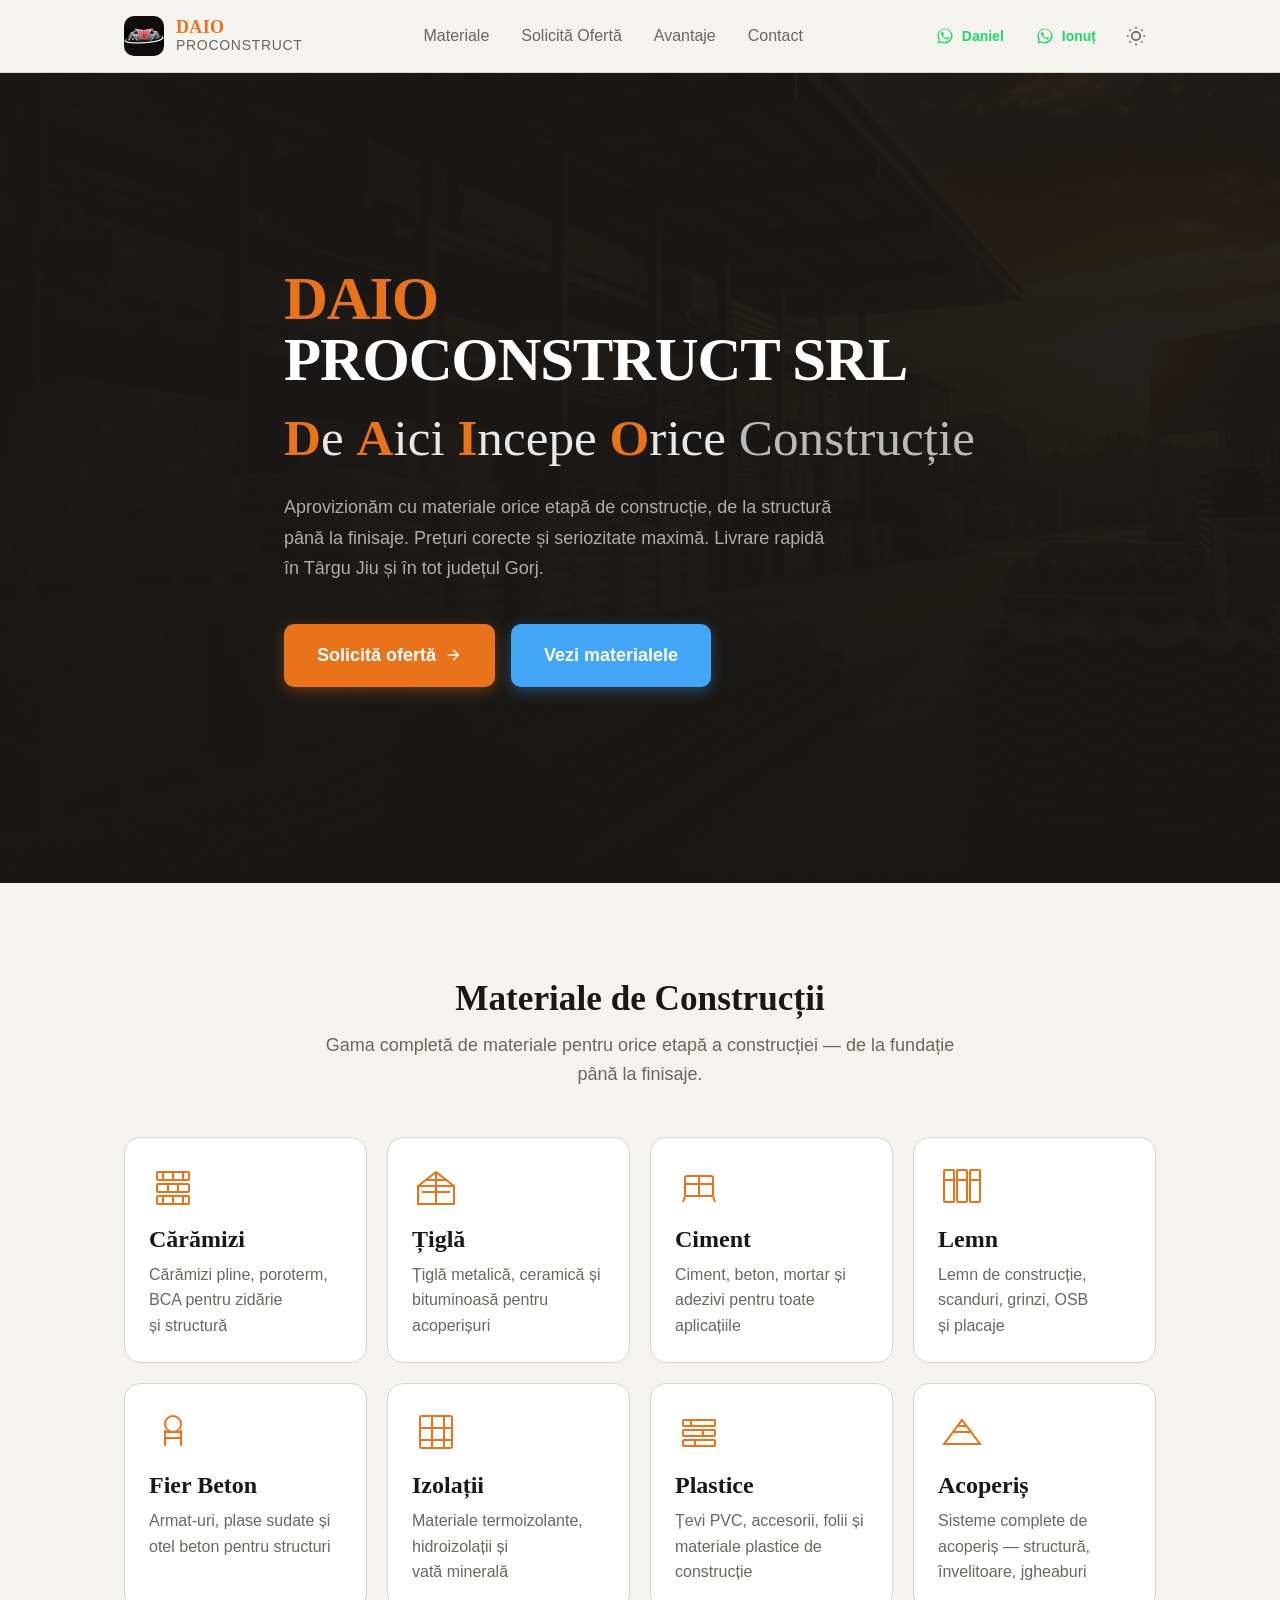
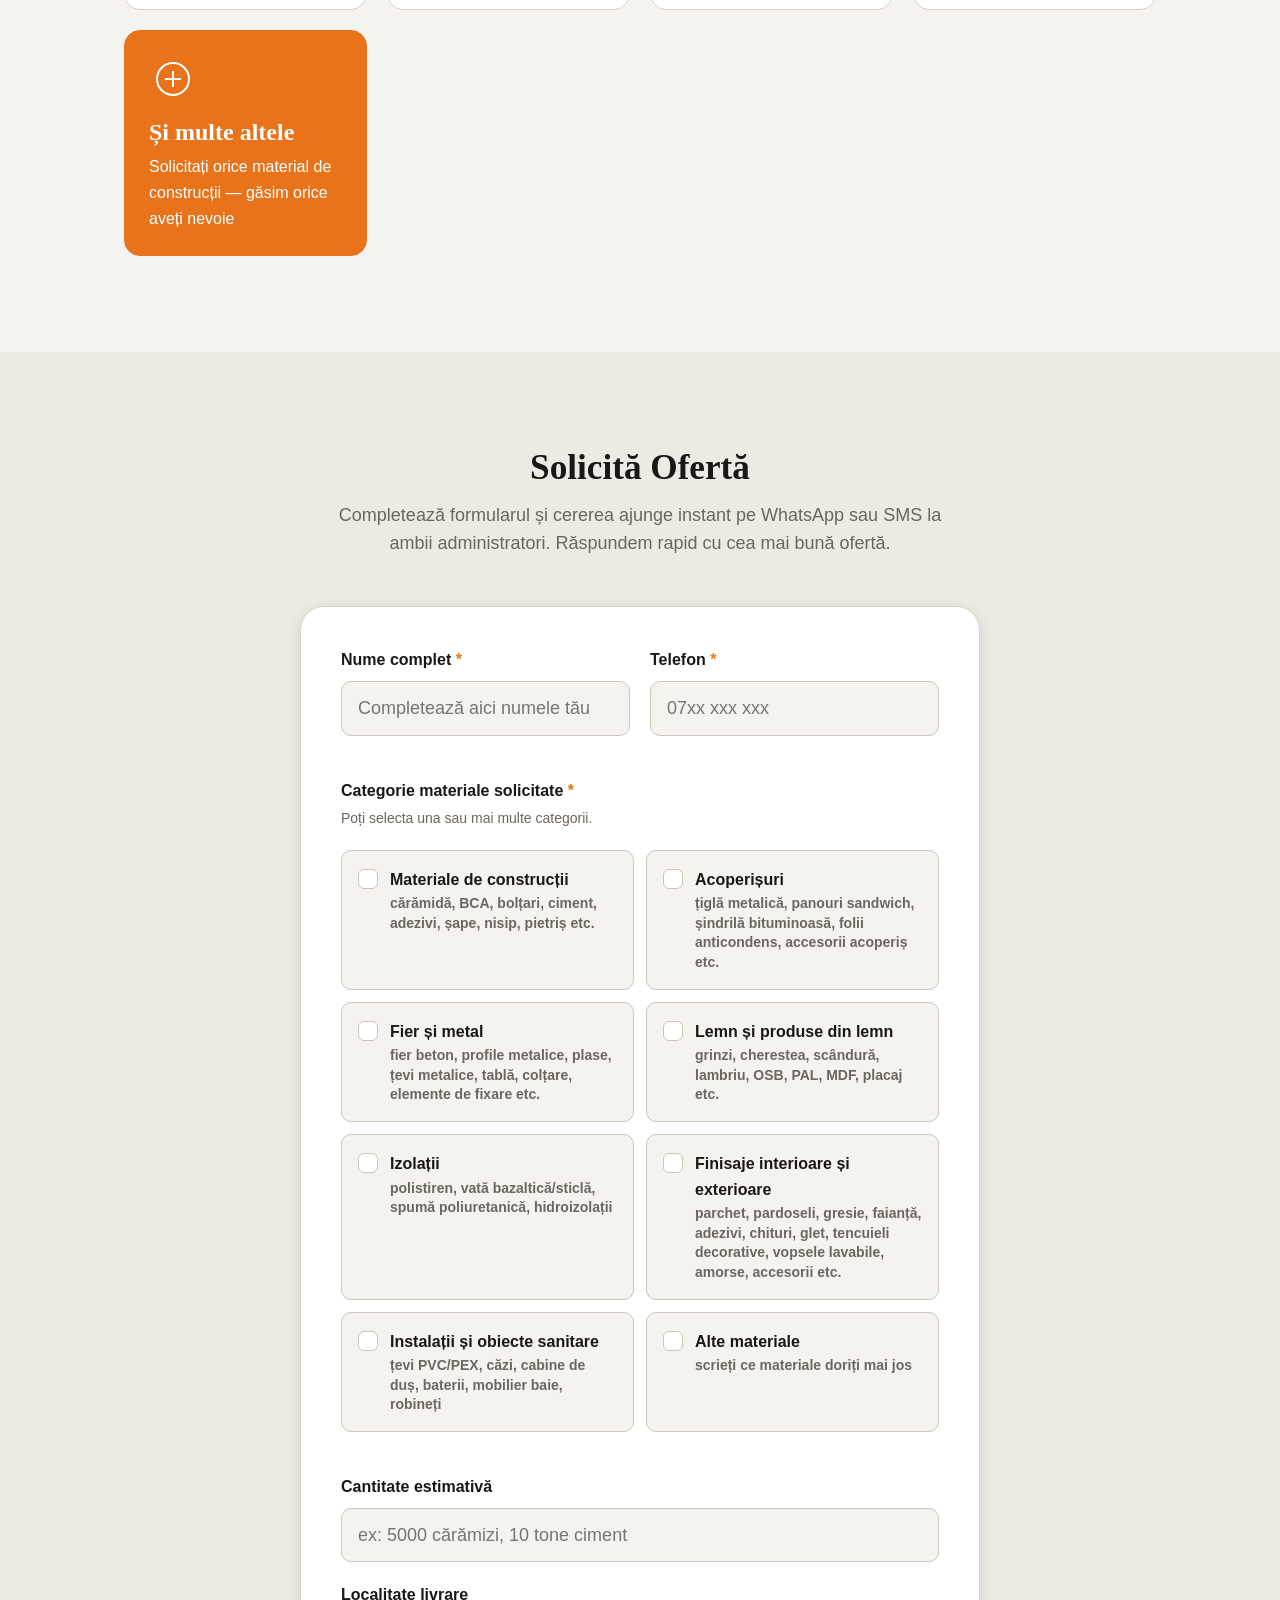
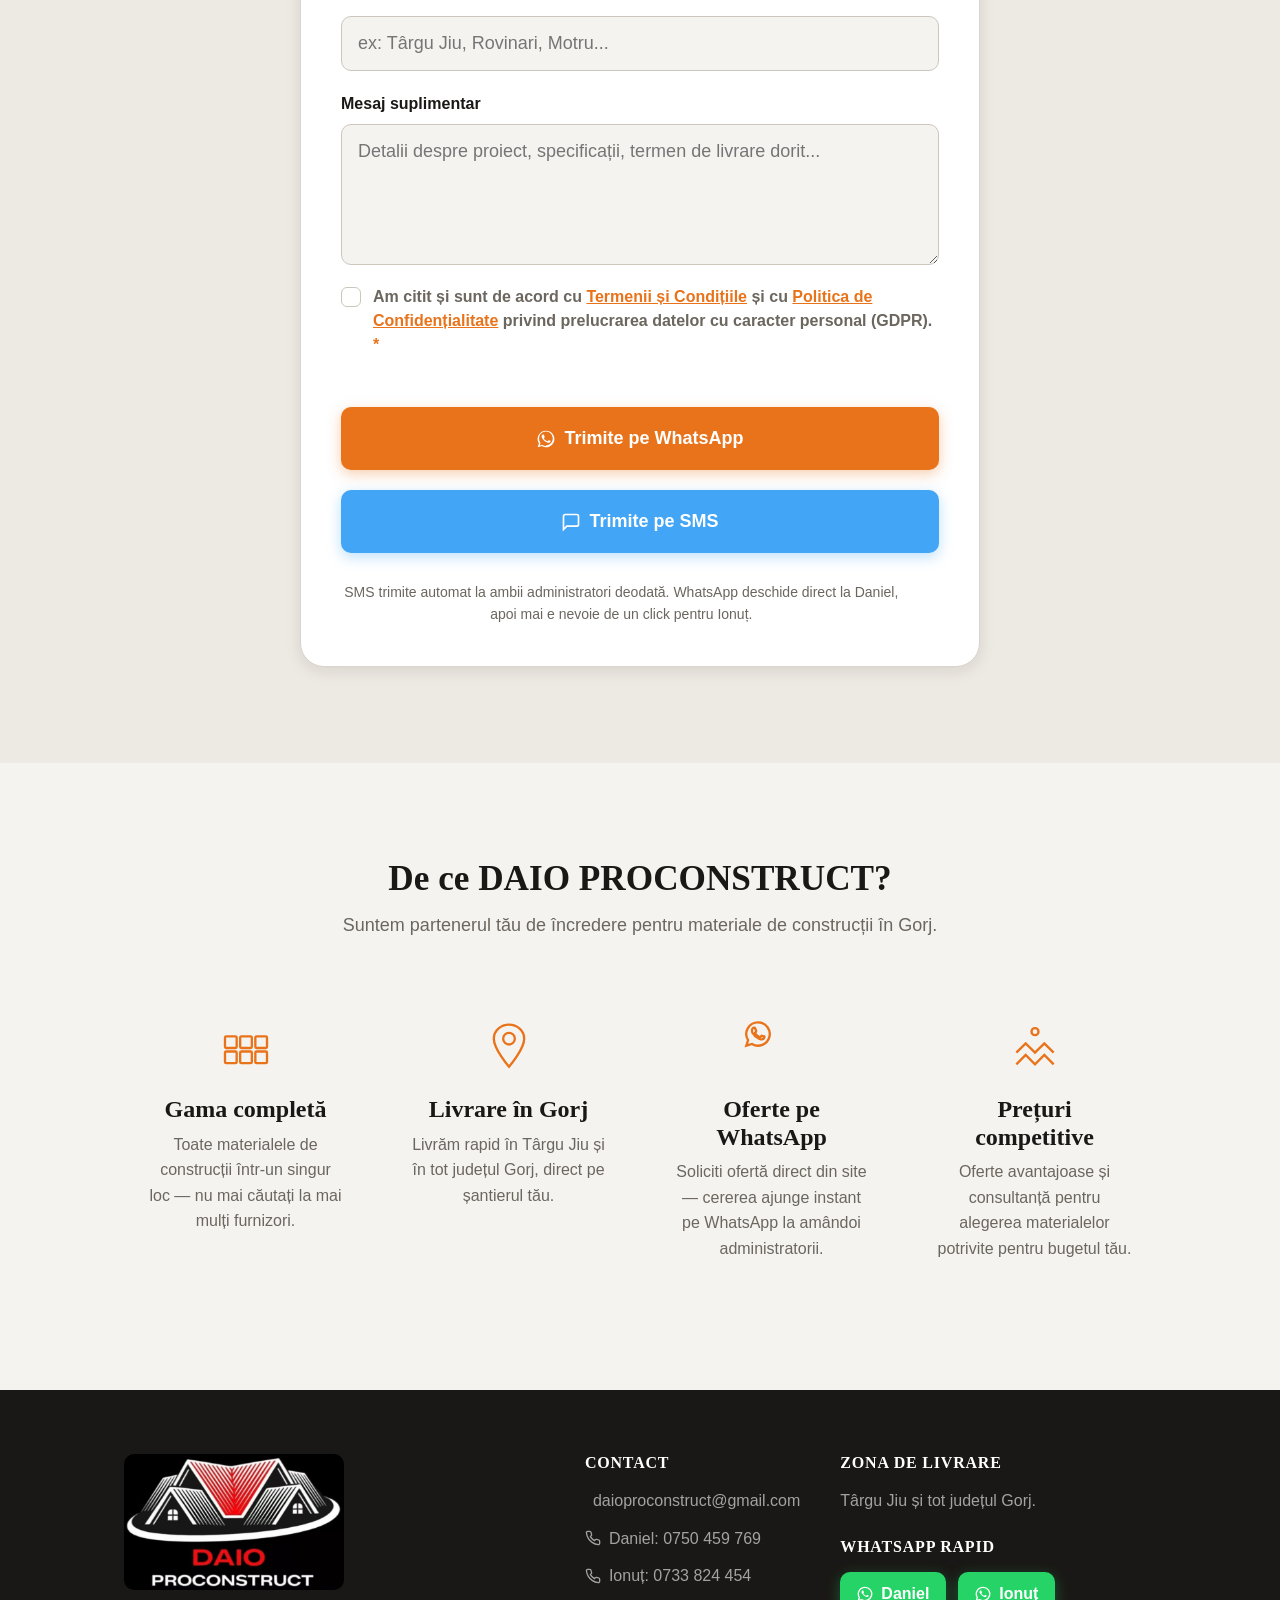
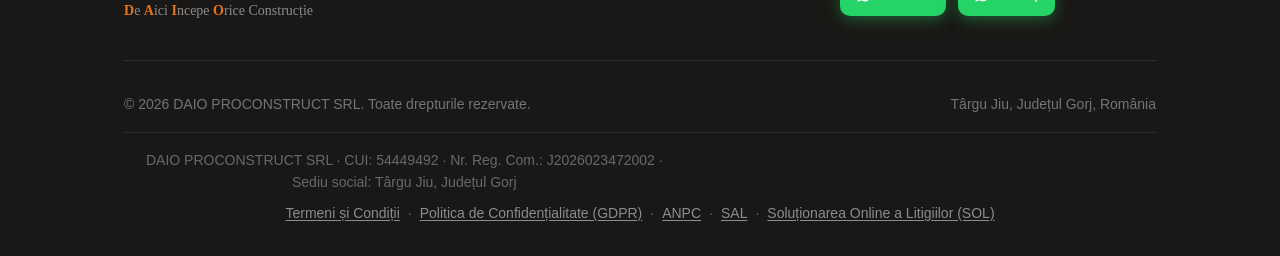
==== commit cecea213: "Add files via upload" ====
--- a/index.html
+++ b/index.html
@@ -369,7 +369,7 @@
       </div>
       <div class="footer__legal">
         <p class="footer__legal-id">
-          DAIO PROCONSTRUCT SRL &middot; CUI: 54449492 &middot; Nr. Reg. Com.: J2026023472002 &middot; Sediu social: Târgu Jiu, Județul Gorj
+          DAIO PROCONSTRUCT SRL &middot; CUI: 54449492 &middot; Nr. Reg. Com.: J2026023472002 &middot; Sediu&nbsp;social:&nbsp;Târgu Jiu, Județul Gorj
         </p>
         <nav class="footer__legal-links" aria-label="Informații legale">
           <a href="termeni-si-conditii.html">Termeni și Condiții</a>
--- a/style.css
+++ b/style.css
@@ -82,7 +82,7 @@
   --text-xl: clamp(1.5rem, 1.2rem + 1.25vw, 2.25rem);
   --text-2xl: clamp(2rem, 1.2rem + 2.5vw, 3.5rem);
   --text-3xl: clamp(2.5rem, 1rem + 4vw, 5rem);
-  --text-hero: clamp(2rem, 0.5rem + 7vw, 7rem);
+  --text-hero: clamp(2rem, 1rem + 3.5vw, 4.5rem);
 }
 
 /* ===== Spacing ===== */
